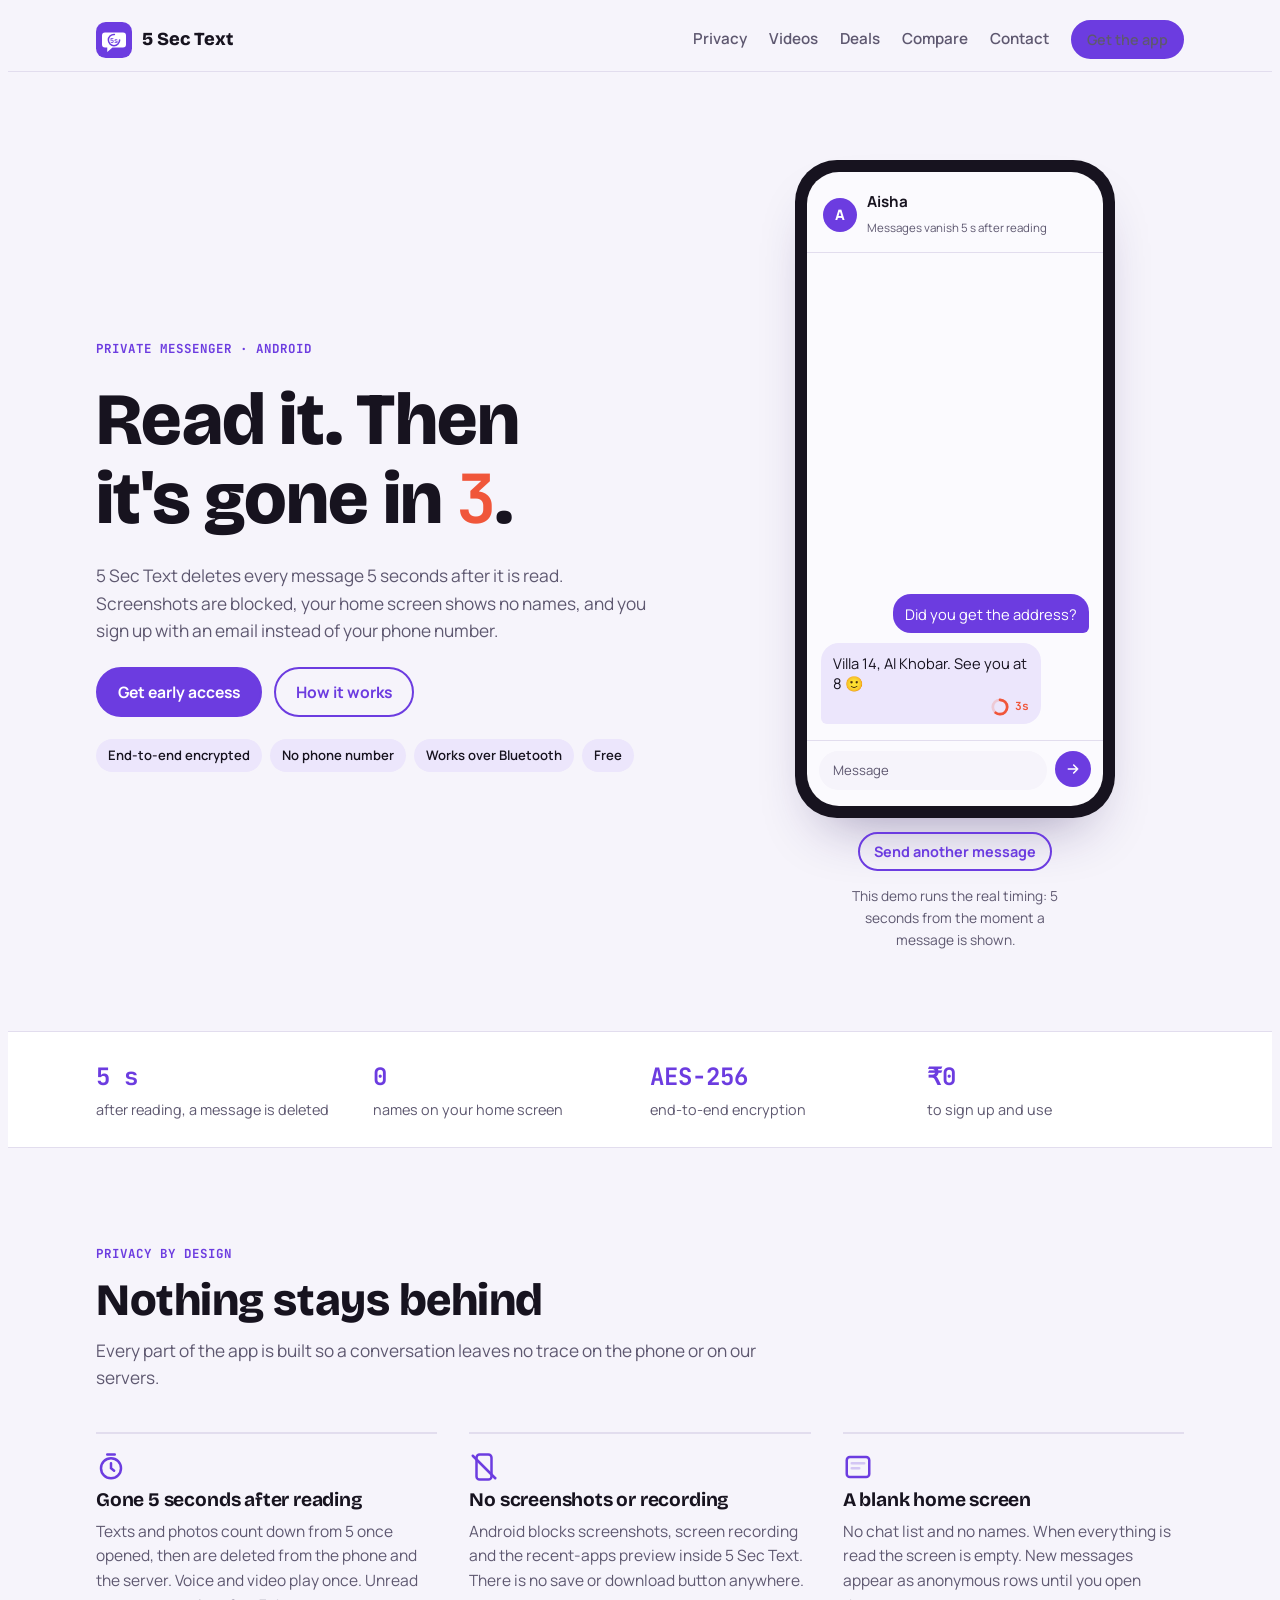
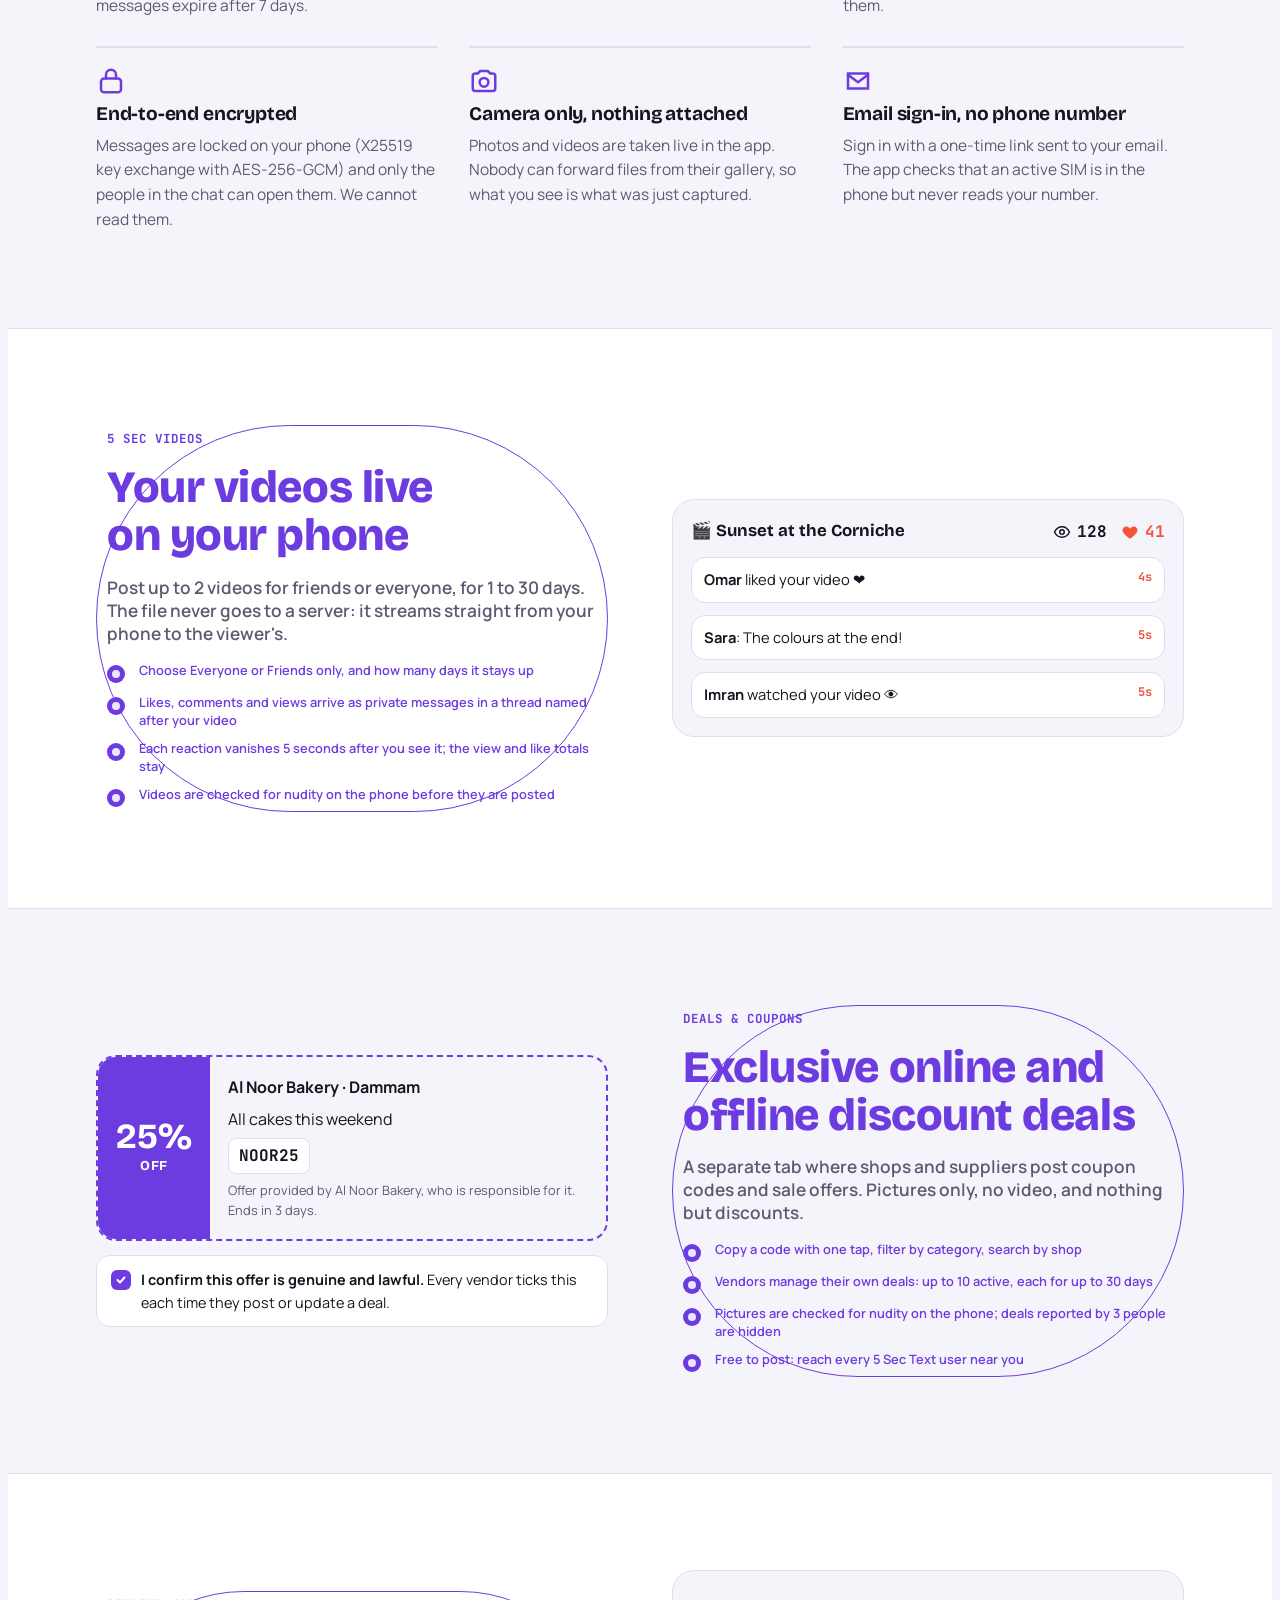
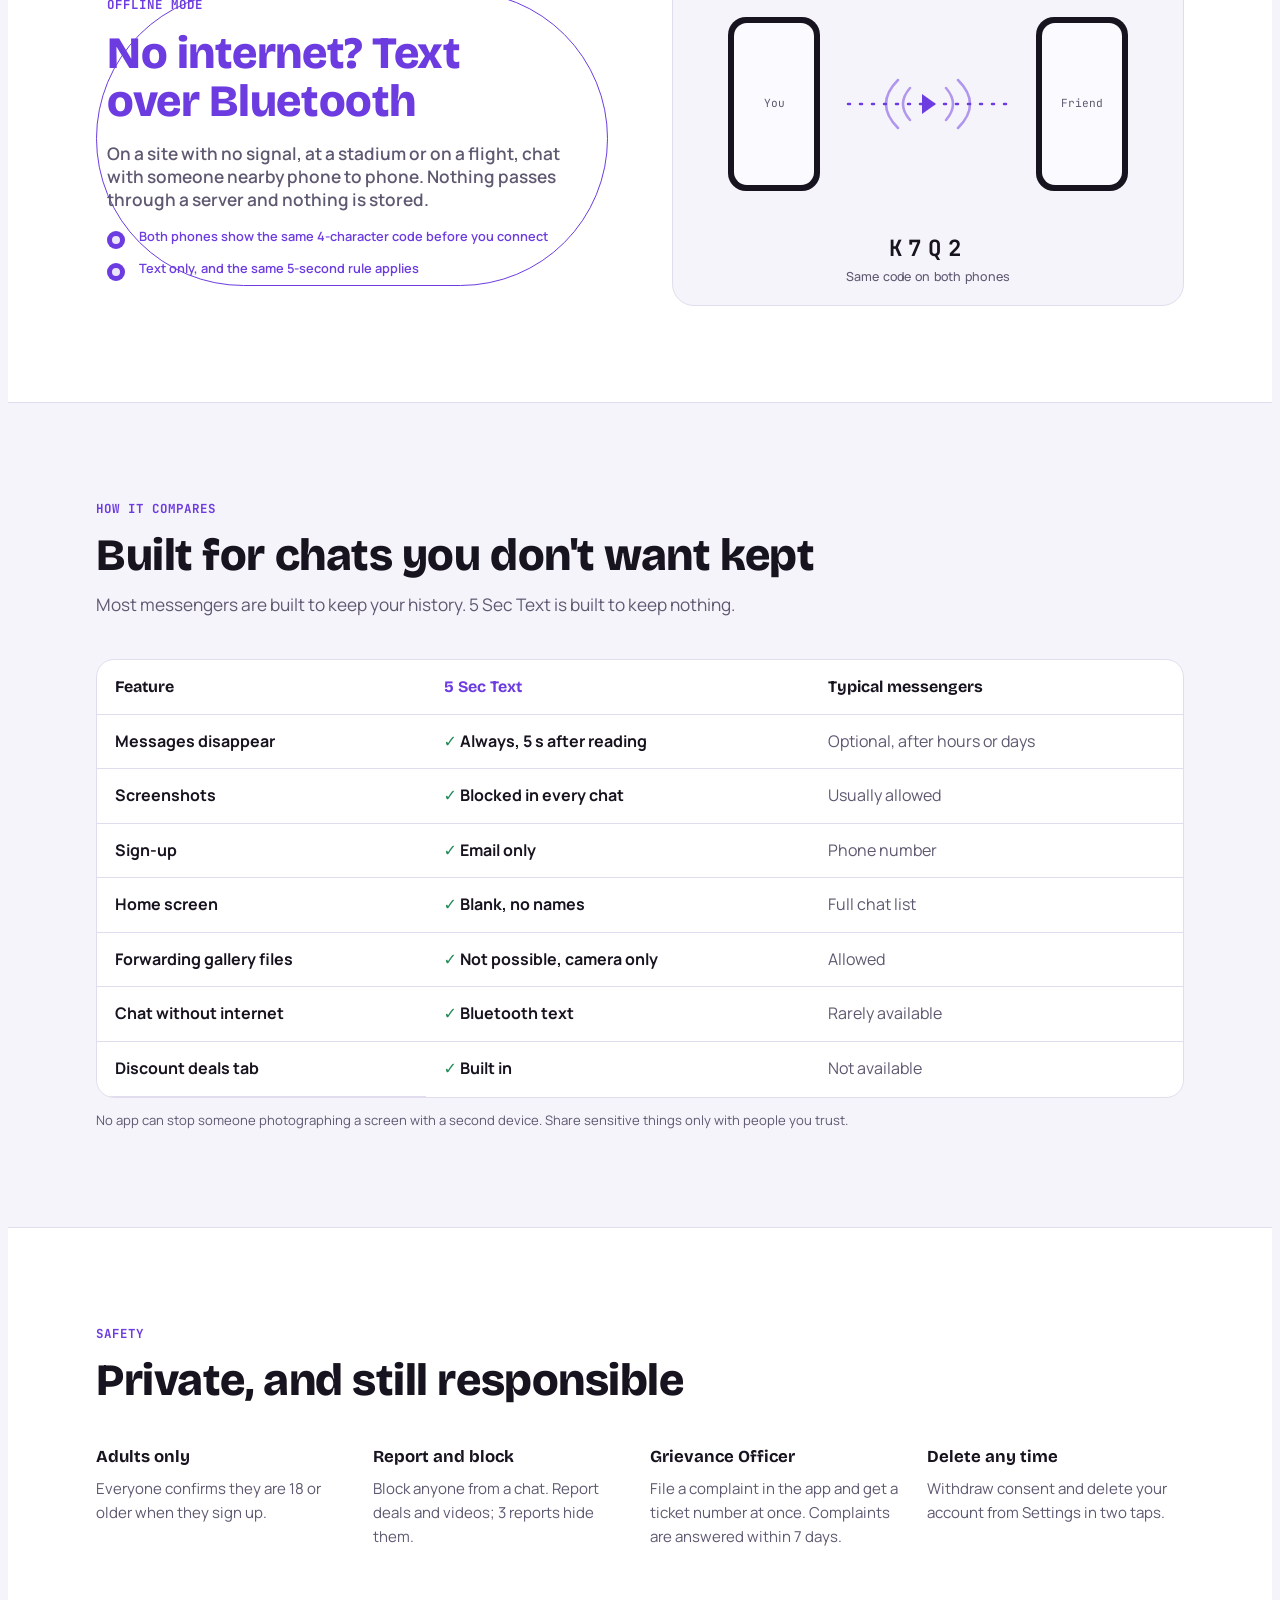
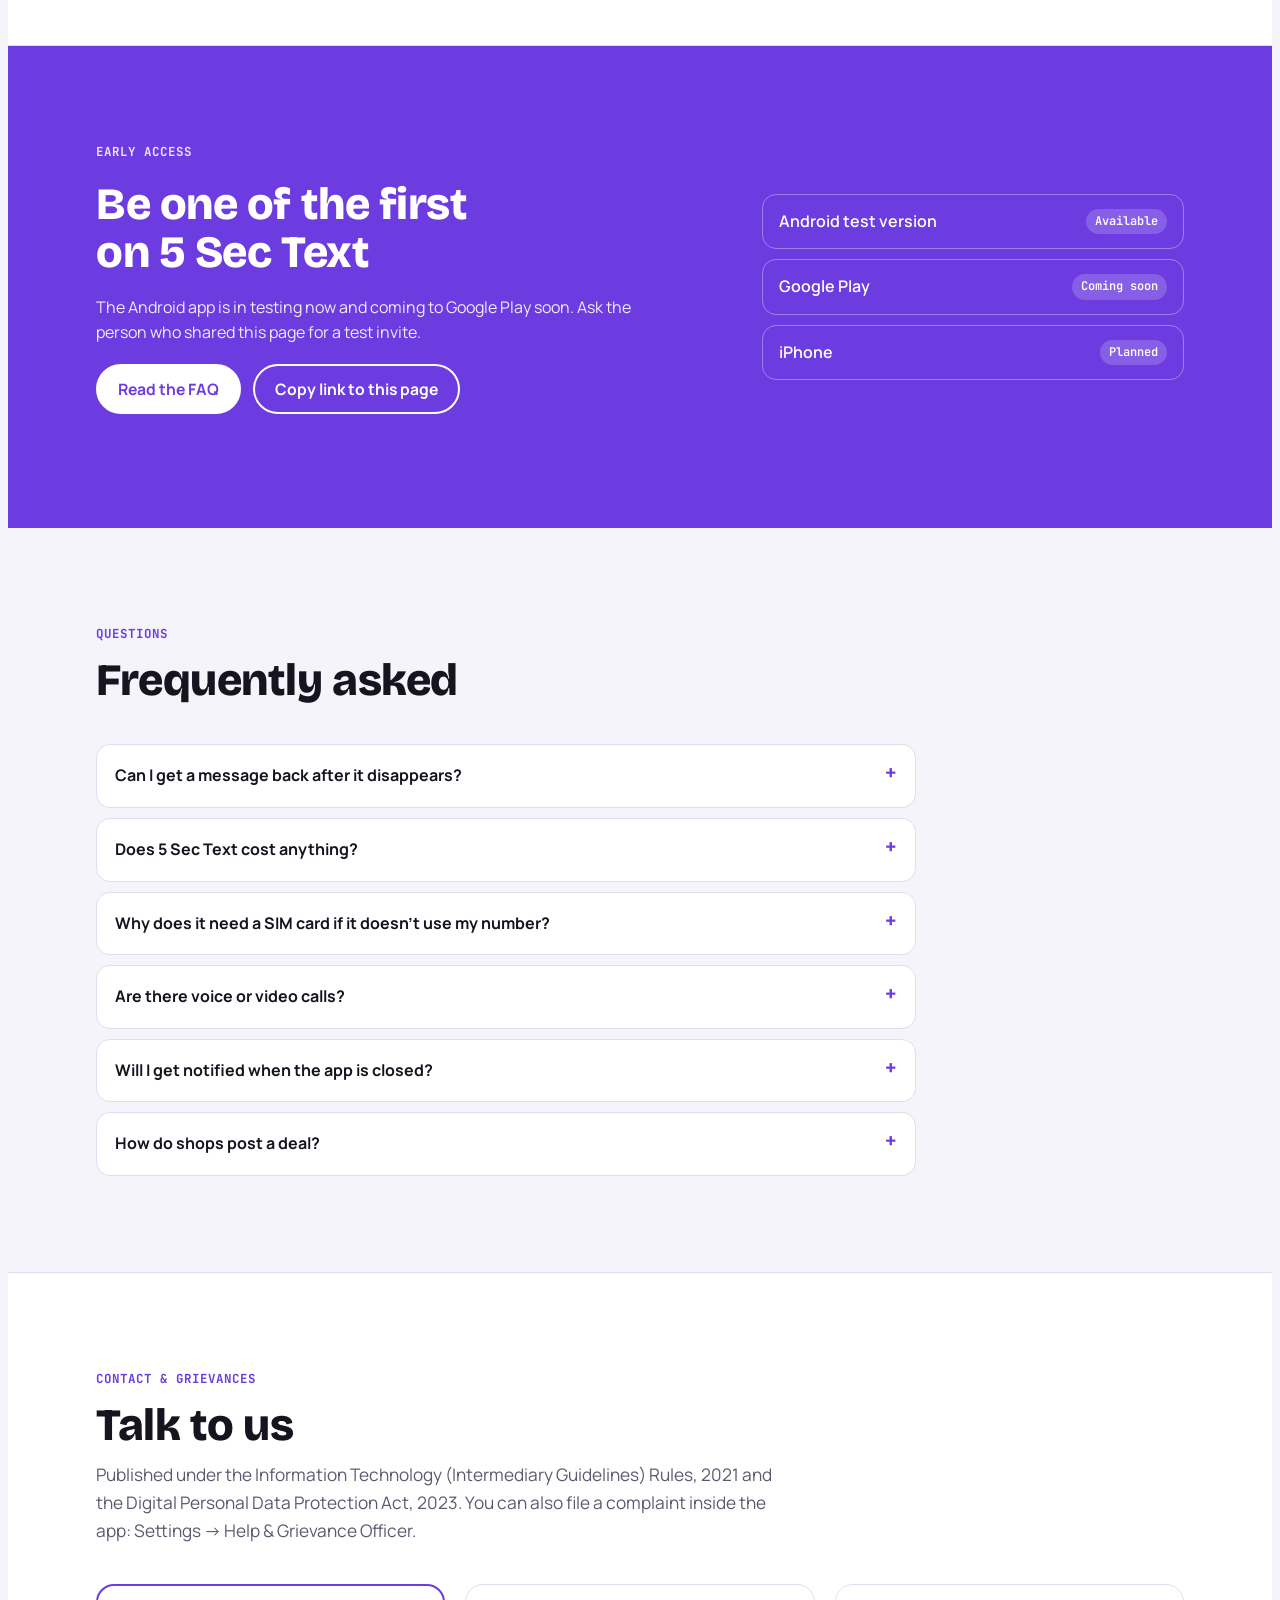
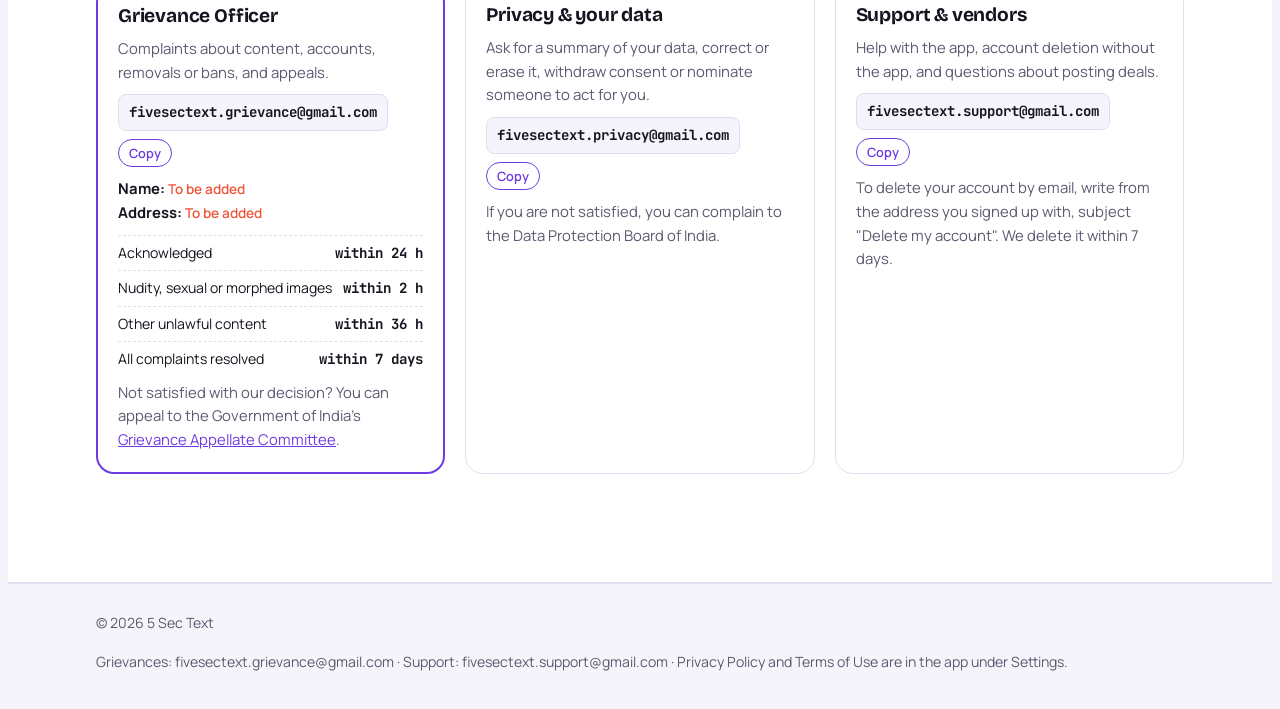
==== index.html @ d6b1047c "Update fmt.Println message from 'Hello' to 'Goodbye'" ====
<!doctype html>
<html lang="en">
<head>
<meta charset="utf-8">
<meta name="viewport" content="width=device-width, initial-scale=1, viewport-fit=cover">
<title>5 Sec Text</title>
<meta name="claude:viewport-fit-sides" content="cover">
<meta name="description" content="5 Sec Text: the private messenger where every message disappears 5 seconds after it is read.">
<link rel="preconnect" href="https://fonts.googleapis.com">
<link rel="preconnect" href="https://fonts.gstatic.com" crossorigin>
<link rel="stylesheet" href="https://fonts.googleapis.com/css2?family=Bricolage+Grotesque:opsz,wght@12..96,500;12..96,700;12..96,800&family=Manrope:wght@400;500;600;700&family=JetBrains+Mono:wght@500;700&display=swap">
<style>
/* Layout: one countdown runs the page. A live vanishing chat opens it, then plain bands explain each part of the app. */
:root {
  --paper: #F6F4FB;
  --surface: #FFFFFF;
  --ink: #17131F;
  --muted: #5E5870;
  --line: #E2DDEE;
  --brand: #6C3CE0;
  --brand-ink: #FFFFFF;
  --brand-soft: #ECE6FC;
  --tick: #F0563A;
  --phone: #17131F;
  --screen: #FBFAFE;
  --bubble-in: #ECE6FC;
  --good: #1F8A55;
  --font-display: "Bricolage Grotesque", "Segoe UI", system-ui, sans-serif;
  --font-body: "Manrope", "Segoe UI", system-ui, -apple-system, sans-serif;
  --font-mono: "JetBrains Mono", ui-monospace, "SFMono-Regular", Consolas, monospace;
  --wrap: 1120px;
}
@media (prefers-color-scheme: dark) {
  :root:not([data-theme="light"]) {
    --paper: #0F0D15; --surface: #18151F; --ink: #EFECF7; --muted: #A69FBA; --line: #2A2537;
    --brand: #9C7BFF; --brand-ink: #120E1C; --brand-soft: #241D38; --tick: #FF7A5E;
    --phone: #050408; --screen: #14111C; --bubble-in: #2A2340; --good: #4FCB8A;
    color-scheme: dark;
  }
}
:root[data-theme="dark"] {
  --paper: #0F0D15; --surface: #18151F; --ink: #EFECF7; --muted: #A69FBA; --line: #2A2537;
  --brand: #9C7BFF; --brand-ink: #120E1C; --brand-soft: #241D38; --tick: #FF7A5E;
  --phone: #050408; --screen: #14111C; --bubble-in: #2A2340; --good: #4FCB8A;
  color-scheme: dark;
}

* { box-sizing: border-box; }
body { background: var(--paper); color: var(--ink); font-family: var(--font-body); font-size: 16px; line-height: 1.6; }
a { color: var(--brand); }
:focus-visible { outline: 3px solid var(--brand); outline-offset: 3px; border-radius: 6px; }
.wrap { max-width: var(--wrap); margin: 0 auto; padding-left: max(16px, env(safe-area-inset-left, 0px)); padding-right: max(16px, env(safe-area-inset-right, 0px)); }
h1, h2, h3 { font-family: var(--font-display); line-height: 1.08; text-wrap: balance; margin: 0; letter-spacing: -0.01em; }
h2 { font-size: clamp(1.9rem, 4vw, 2.8rem); font-weight: 800; }
h3 { font-size: 1.2rem; font-weight: 700; }
p { margin: 0; }
.eyebrow { font-family: var(--font-mono); font-size: 0.78rem; letter-spacing: 0.08em; text-transform: uppercase; color: var(--brand); font-weight: 700; }
.lede { color: var(--muted); font-size: 1.08rem; max-width: 62ch; }
section { padding-block: clamp(56px, 8vw, 96px); }
.section-head { display: grid; gap: 12px; margin-bottom: 40px; max-width: 760px; }

/* ---------- top bar ---------- */
body::before { content: ""; position: fixed; inset: 0 0 auto; height: env(safe-area-inset-top, 0px); z-index: 10; background: var(--paper); }
.topbar { position: sticky; top: env(safe-area-inset-top, 0px); z-index: 9; background: color-mix(in srgb, var(--paper) 88%, transparent); backdrop-filter: blur(10px); border-bottom: 1px solid var(--line); }
.topbar .wrap { display: flex; align-items: center; justify-content: space-between; gap: 16px; padding-block: 12px; }
.brand { display: flex; align-items: center; gap: 10px; text-decoration: none; color: var(--ink); font-family: var(--font-display); font-weight: 800; font-size: 1.15rem; }
.logo { width: 36px; height: 36px; flex: none; }
.nav { display: flex; gap: 22px; align-items: center; }
.nav a { color: var(--muted); text-decoration: none; font-weight: 600; font-size: 0.95rem; }
.nav a:hover { color: var(--ink); }
.btn { display: inline-flex; align-items: center; justify-content: center; gap: 8px; font: 700 0.98rem var(--font-body); padding: 12px 20px; border-radius: 999px; border: 2px solid var(--brand); background: var(--brand); color: var(--brand-ink); text-decoration: none; cursor: pointer; }
.btn.ghost { background: transparent; color: var(--brand); }
.btn.small { padding: 8px 14px; font-size: 0.9rem; }
@media (max-width: 760px) { .nav .hide-sm { display: none; } }

/* ---------- hero ---------- */
.hero .wrap { display: grid; grid-template-columns: 1.1fr 0.9fr; gap: clamp(32px, 6vw, 72px); align-items: center; padding-block: clamp(40px, 7vw, 88px) clamp(48px, 7vw, 80px); }
.hero-copy { display: grid; gap: 22px; min-width: 0; }
.hero h1 { font-size: clamp(2.6rem, 6.4vw, 4.6rem); font-weight: 800; }
.hero h1 .count { font-family: var(--font-mono); color: var(--tick); font-weight: 700; font-size: 0.92em; letter-spacing: -0.04em; }
.hero-actions { display: flex; flex-wrap: wrap; gap: 12px; align-items: center; }
.hero-note { font-size: 0.88rem; color: var(--muted); }
.pills { display: flex; flex-wrap: wrap; gap: 8px; }
.pill { font-size: 0.82rem; font-weight: 600; padding: 6px 12px; border-radius: 999px; background: var(--brand-soft); color: var(--ink); }

/* phone demo */
.phone-col { display: grid; justify-items: center; gap: 14px; min-width: 0; }
.phone { width: min(320px, 100%); aspect-ratio: 9 / 18.5; background: var(--phone); border-radius: 42px; padding: 12px; box-shadow: 0 30px 60px -30px rgba(40, 20, 90, 0.45); max-width: 100%; }
.screen { height: 100%; background: var(--screen); border-radius: 32px; overflow: hidden; display: flex; flex-direction: column; }
.screen-top { display: flex; align-items: center; gap: 10px; padding: 18px 16px 12px; border-bottom: 1px solid var(--line); }
.avatar { width: 34px; height: 34px; border-radius: 50%; background: var(--brand); color: var(--brand-ink); display: grid; place-items: center; font-weight: 800; font-size: 0.9rem; }
.screen-top b { font-size: 0.95rem; display: block; }
.screen-top small { color: var(--muted); font-size: 0.72rem; }
.chat { flex: 1; padding: 16px 14px; display: flex; flex-direction: column; justify-content: flex-end; gap: 10px; }
.bubble { max-width: 82%; padding: 10px 12px 8px; border-radius: 18px; font-size: 0.92rem; line-height: 1.4; transition: opacity 0.6s ease, filter 0.6s ease, transform 0.6s ease; }
.bubble.in { background: var(--bubble-in); align-self: flex-start; border-bottom-left-radius: 6px; }
.bubble.out { background: var(--brand); color: var(--brand-ink); align-self: flex-end; border-bottom-right-radius: 6px; }
.bubble .meta { display: flex; align-items: center; gap: 6px; justify-content: flex-end; margin-top: 4px; font-family: var(--font-mono); font-size: 0.7rem; font-weight: 700; }
.bubble.in .meta { color: var(--tick); }
.ring { width: 18px; height: 18px; transform: rotate(-90deg); }
.ring circle { fill: none; stroke-width: 3; }
.ring .bg { stroke: currentColor; opacity: 0.2; }
.ring .fg { stroke: currentColor; stroke-linecap: round; transition: stroke-dashoffset 0.25s linear; }
.bubble.gone { opacity: 0; filter: blur(6px); transform: scale(0.96) translateY(-6px); }
.compose { display: flex; gap: 8px; padding: 10px 12px 16px; border-top: 1px solid var(--line); }
.compose span { flex: 1; background: var(--paper); color: var(--muted); border-radius: 999px; padding: 9px 14px; font-size: 0.82rem; }
.compose i { width: 36px; height: 36px; border-radius: 50%; background: var(--brand); display: grid; place-items: center; }
.demo-caption { font-size: 0.86rem; color: var(--muted); text-align: center; max-width: 30ch; }
@media (max-width: 860px) { .hero .wrap { grid-template-columns: 1fr; } .phone { width: min(290px, 100%); } }

/* ---------- strip ---------- */
.strip { border-block: 1px solid var(--line); background: var(--surface); }
.strip .wrap { display: grid; grid-template-columns: repeat(4, 1fr); gap: 20px; padding-block: 26px; }
.stat { display: grid; gap: 2px; }
.stat b { font-family: var(--font-mono); font-size: 1.5rem; color: var(--brand); font-variant-numeric: tabular-nums; }
.stat span { font-size: 0.9rem; color: var(--muted); }
@media (max-width: 760px) { .strip .wrap { grid-template-columns: repeat(2, 1fr); } }

/* ---------- privacy grid ---------- */
.grid { display: grid; grid-template-columns: repeat(3, 1fr); gap: 28px 32px; }
.feature { display: grid; gap: 8px; align-content: start; padding-top: 18px; border-top: 2px solid var(--line); }
.feature .ico { width: 30px; height: 30px; color: var(--brand); }
.feature p { color: var(--muted); font-size: 0.97rem; }
@media (max-width: 900px) { .grid { grid-template-columns: repeat(2, 1fr); } }
@media (max-width: 560px) { .grid { grid-template-columns: 1fr; } }

/* ---------- split bands (videos, deals, bluetooth) ---------- */
.band { background: var(--surface); border-block: 1px solid var(--line); }
.split { display: grid; grid-template-columns: 1fr 1fr; gap: clamp(28px, 5vw, 64px); align-items: center; }
.split > * { min-width: 0; }
.split .copy { display: grid; gap: 16px; }
.checks { list-style: none; padding: 0; margin: 0; display: grid; gap: 10px; }
.checks li { display: grid; grid-template-columns: 22px 1fr; gap: 10px; align-items: start; }
.checks li::before { content: ""; width: 18px; height: 18px; margin-top: 4px; border-radius: 50%; background: var(--brand-soft); box-shadow: inset 0 0 0 5px var(--brand); }
@media (max-width: 860px) { .split { grid-template-columns: 1fr; } .split.flip .visual { order: 2; } }

/* video thread mock */
.mock { background: var(--paper); border: 1px solid var(--line); border-radius: 22px; padding: 18px; display: grid; gap: 12px; }
.thread-head { display: flex; align-items: center; justify-content: space-between; gap: 10px; flex-wrap: wrap; }
.thread-head b { font-family: var(--font-display); font-size: 1.05rem; }
.counters { display: flex; gap: 14px; font-family: var(--font-mono); font-weight: 700; font-variant-numeric: tabular-nums; }
.counters span { display: inline-flex; align-items: center; gap: 6px; }
.counters svg { width: 18px; height: 18px; }
.rx { display: flex; justify-content: space-between; gap: 10px; background: var(--surface); border: 1px solid var(--line); border-radius: 14px; padding: 10px 12px; font-size: 0.92rem; }
.rx em { font-style: normal; font-family: var(--font-mono); font-size: 0.75rem; color: var(--tick); font-weight: 700; white-space: nowrap; }

/* coupon */
.coupon { background: var(--paper); border: 2px dashed var(--brand); border-radius: 20px; display: grid; grid-template-columns: auto 1fr; overflow: hidden; }
.coupon .off { background: var(--brand); color: var(--brand-ink); padding: 22px 18px; display: grid; place-content: center; text-align: center; font-family: var(--font-display); }
.coupon .off b { font-size: 2.2rem; line-height: 1; }
.coupon .off span { font-size: 0.85rem; font-weight: 700; letter-spacing: 0.06em; }
.coupon .info { padding: 18px; display: grid; gap: 6px; min-width: 0; }
.coupon code { font-family: var(--font-mono); font-weight: 700; background: var(--surface); border: 1px solid var(--line); padding: 4px 10px; border-radius: 8px; justify-self: start; }
.coupon small { color: var(--muted); font-size: 0.8rem; }
.coupon-stack { display: grid; gap: 14px; }
.confirm { display: flex; gap: 10px; align-items: flex-start; font-size: 0.9rem; background: var(--surface); border: 1px solid var(--line); border-radius: 14px; padding: 12px 14px; }
.confirm .box { width: 20px; height: 20px; flex: none; border-radius: 6px; background: var(--brand); display: grid; place-items: center; margin-top: 2px; }

/* bluetooth */
.bt { display: flex; align-items: center; justify-content: center; gap: 18px; padding: 28px 10px; }
.mini { width: 92px; aspect-ratio: 9 / 17; background: var(--phone); border-radius: 18px; padding: 6px; flex: none; }
.mini div { height: 100%; background: var(--screen); border-radius: 13px; display: grid; place-items: center; font-family: var(--font-mono); font-size: 0.7rem; color: var(--muted); }
.waves { flex: 1; max-width: 180px; height: 60px; color: var(--brand); }
.code-chip { text-align: center; font-family: var(--font-mono); font-weight: 700; letter-spacing: 0.3em; font-size: 1.4rem; }
.code-chip small { display: block; letter-spacing: 0.02em; font-size: 0.78rem; color: var(--muted); font-weight: 500; font-family: var(--font-body); }

/* ---------- comparison ---------- */
.table-wrap { overflow-x: auto; border: 1px solid var(--line); border-radius: 18px; background: var(--surface); }
table { width: 100%; border-collapse: collapse; min-width: 560px; }
th, td { text-align: left; padding: 14px 18px; border-bottom: 1px solid var(--line); vertical-align: top; }
tr:last-child td { border-bottom: 0; }
thead th { font-family: var(--font-display); font-size: 1rem; }
thead th.us { color: var(--brand); }
td.us { font-weight: 700; }
td.us::before { content: "✓ "; color: var(--good); }
td.them { color: var(--muted); }
.fineprint { font-size: 0.82rem; color: var(--muted); margin-top: 12px; }

/* ---------- trust ---------- */
.trust { display: grid; grid-template-columns: repeat(4, 1fr); gap: 20px; }
.trust div { display: grid; gap: 6px; align-content: start; }
.trust b { font-family: var(--font-display); font-size: 1.05rem; }
.trust p { color: var(--muted); font-size: 0.94rem; }
@media (max-width: 900px) { .trust { grid-template-columns: repeat(2, 1fr); } }
@media (max-width: 520px) { .trust { grid-template-columns: 1fr; } }

/* ---------- download ---------- */
.download { background: var(--brand); color: var(--brand-ink); }
.download .wrap { display: grid; grid-template-columns: 1.2fr 0.8fr; gap: 32px; align-items: center; }
.download h2 { color: var(--brand-ink); }
.download p { opacity: 0.9; max-width: 56ch; }
.download .btn { background: var(--brand-ink); color: var(--brand); border-color: var(--brand-ink); }
.download .btn.ghost { background: transparent; color: var(--brand-ink); }
.platforms { display: grid; gap: 10px; }
.platform { display: flex; justify-content: space-between; gap: 12px; align-items: center; border: 1px solid color-mix(in srgb, var(--brand-ink) 35%, transparent); border-radius: 14px; padding: 14px 16px; font-weight: 600; }
.platform small { font-family: var(--font-mono); font-size: 0.75rem; padding: 3px 9px; border-radius: 999px; background: color-mix(in srgb, var(--brand-ink) 18%, transparent); white-space: nowrap; }
@media (max-width: 760px) { .download .wrap { grid-template-columns: 1fr; } }

/* ---------- faq ---------- */
.faq { display: grid; gap: 10px; max-width: 820px; }
details { background: var(--surface); border: 1px solid var(--line); border-radius: 14px; padding: 4px 18px; }
summary { cursor: pointer; font-weight: 700; padding: 14px 0; list-style: none; display: flex; justify-content: space-between; gap: 12px; }
summary::-webkit-details-marker { display: none; }
summary::after { content: "+"; font-family: var(--font-mono); color: var(--brand); font-size: 1.2rem; line-height: 1; }
details[open] summary::after { content: "–"; }
details p { color: var(--muted); padding-bottom: 16px; }

/* ---------- contact ---------- */
.contacts { display: grid; grid-template-columns: repeat(3, 1fr); gap: 20px; }
.contact { background: var(--surface); border: 1px solid var(--line); border-radius: 18px; padding: 20px; display: grid; gap: 10px; align-content: start; min-width: 0; }
.contact.main { border: 2px solid var(--brand); }
.contact p { color: var(--muted); font-size: 0.93rem; }
.mail { display: flex; align-items: center; gap: 8px; flex-wrap: wrap; }
.mail code { font-family: var(--font-mono); font-size: 0.88rem; font-weight: 700; color: var(--ink); background: var(--paper); border: 1px solid var(--line); border-radius: 8px; padding: 6px 10px; overflow-wrap: anywhere; user-select: all; }
.copy { font: 600 0.8rem var(--font-body); background: transparent; color: var(--brand); border: 1px solid var(--brand); border-radius: 999px; padding: 4px 10px; cursor: pointer; }
.tbd { font-size: 0.85rem; color: var(--tick); font-weight: 600; }
.timeline { list-style: none; margin: 0; padding: 0; display: grid; gap: 6px; font-size: 0.88rem; }
.timeline li { display: flex; justify-content: space-between; gap: 10px; border-top: 1px dashed var(--line); padding-top: 6px; }
.timeline b { font-family: var(--font-mono); white-space: nowrap; }
@media (max-width: 900px) { .contacts { grid-template-columns: 1fr; } }

/* ---------- footer ---------- */
footer { border-top: 1px solid var(--line); }
footer .wrap { display: flex; flex-wrap: wrap; justify-content: space-between; gap: 16px; padding-block: 28px; color: var(--muted); font-size: 0.88rem; }

@media (prefers-reduced-motion: reduce) {
  .bubble, .ring .fg { transition: none; }
}
</style>
</head>
<body>


<header class="topbar">
  <div class="wrap">
    <a class="brand" href="#top" aria-label="5 Sec Text home">
      <svg class="logo" viewBox="0 0 48 48" aria-hidden="true">
        <rect width="48" height="48" rx="13" fill="var(--brand)"/>
        <path d="M12 14h24a4 4 0 0 1 4 4v12a4 4 0 0 1-4 4H22l-7 6v-6h-3a4 4 0 0 1-4-4V18a4 4 0 0 1 4-4z" fill="#fff"/>
        <circle cx="24" cy="24" r="7.5" fill="none" stroke="var(--brand)" stroke-width="2" stroke-dasharray="35 12" stroke-linecap="round"/>
        <text x="24" y="27.6" text-anchor="middle" font-family="JetBrains Mono, monospace" font-weight="700" font-size="9" fill="var(--brand)">5s</text>
      </svg>
      5 Sec Text
    </a>
    <nav class="nav" aria-label="Sections">
      <a class="hide-sm" href="#privacy">Privacy</a>
      <a class="hide-sm" href="#videos">Videos</a>
      <a class="hide-sm" href="#deals">Deals</a>
      <a class="hide-sm" href="#compare">Compare</a>
      <a class="hide-sm" href="#contact">Contact</a>
      <a class="btn small" href="#download">Get the app</a>
    </nav>
  </div>
</header>

<main id="top">
  <section class="hero" style="padding-block:0">
    <div class="wrap">
      <div class="hero-copy">
        <span class="eyebrow">Private messenger · Android</span>
        <h1>Read it. Then it's gone in <span class="count" id="heroCount">5</span>.</h1>
        <p class="lede">5 Sec Text deletes every message 5 seconds after it is read. Screenshots are blocked, your home screen shows no names, and you sign up with an email instead of your phone number.</p>
        <div class="hero-actions">
          <a class="btn" href="#download">Get early access</a>
          <a class="btn ghost" href="#privacy">How it works</a>
        </div>
        <div class="pills" aria-label="Highlights">
          <span class="pill">End-to-end encrypted</span>
          <span class="pill">No phone number</span>
          <span class="pill">Works over Bluetooth</span>
          <span class="pill">Free</span>
        </div>
      </div>

      <div class="phone-col">
        <div class="phone" role="img" aria-label="Demo: a chat where each received message counts down from 5 seconds and then disappears">
          <div class="screen">
            <div class="screen-top">
              <div class="avatar">A</div>
              <div><b>Aisha</b><small>Messages vanish 5 s after reading</small></div>
            </div>
            <div class="chat" id="chat">
              <div class="bubble out">Did you get the address?</div>
              <div class="bubble in" id="demoBubble">
                <span id="demoText">Villa 14, Al Khobar. See you at 8 🙂</span>
                <span class="meta"><svg class="ring" viewBox="0 0 20 20" aria-hidden="true"><circle class="bg" cx="10" cy="10" r="8"/><circle class="fg" id="ringFg" cx="10" cy="10" r="8" stroke-dasharray="50.27" stroke-dashoffset="0"/></svg><span id="demoSec">5s</span></span>
              </div>
            </div>
            <div class="compose"><span>Message</span><i aria-hidden="true"><svg width="16" height="16" viewBox="0 0 24 24" fill="none" stroke="#fff" stroke-width="2.4" stroke-linecap="round" stroke-linejoin="round"><path d="M5 12h14M13 6l6 6-6 6"/></svg></i></div>
          </div>
        </div>
        <button class="btn ghost small" id="replay" type="button">Send another message</button>
        <p class="demo-caption">This demo runs the real timing: 5 seconds from the moment a message is shown.</p>
      </div>
    </div>
  </section>

  <div class="strip">
    <div class="wrap">
      <div class="stat"><b>5 s</b><span>after reading, a message is deleted</span></div>
      <div class="stat"><b>0</b><span>names on your home screen</span></div>
      <div class="stat"><b>AES-256</b><span>end-to-end encryption</span></div>
      <div class="stat"><b>₹0</b><span>to sign up and use</span></div>
    </div>
  </div>

  <section id="privacy">
    <div class="wrap">
      <div class="section-head">
        <span class="eyebrow">Privacy by design</span>
        <h2>Nothing stays behind</h2>
        <p class="lede">Every part of the app is built so a conversation leaves no trace on the phone or on our servers.</p>
      </div>
      <div class="grid">
        <div class="feature">
          <svg class="ico" viewBox="0 0 24 24" fill="none" stroke="currentColor" stroke-width="2" stroke-linecap="round" aria-hidden="true"><circle cx="12" cy="13" r="8"/><path d="M12 9v4l2.5 2M9 2h6"/></svg>
          <h3>Gone 5 seconds after reading</h3>
          <p>Texts and photos count down from 5 once opened, then are deleted from the phone and the server. Voice and video play once. Unread messages expire after 7 days.</p>
        </div>
        <div class="feature">
          <svg class="ico" viewBox="0 0 24 24" fill="none" stroke="currentColor" stroke-width="2" stroke-linecap="round" aria-hidden="true"><rect x="6" y="2" width="12" height="20" rx="2.5"/><path d="M3 3l18 18"/></svg>
          <h3>No screenshots or recording</h3>
          <p>Android blocks screenshots, screen recording and the recent-apps preview inside 5 Sec Text. There is no save or download button anywhere.</p>
        </div>
        <div class="feature">
          <svg class="ico" viewBox="0 0 24 24" fill="none" stroke="currentColor" stroke-width="2" stroke-linecap="round" aria-hidden="true"><rect x="3" y="4" width="18" height="16" rx="2.5"/><path d="M7 9h10M7 13h6" opacity=".25"/></svg>
          <h3>A blank home screen</h3>
          <p>No chat list and no names. When everything is read the screen is empty. New messages appear as anonymous rows until you open them.</p>
        </div>
        <div class="feature">
          <svg class="ico" viewBox="0 0 24 24" fill="none" stroke="currentColor" stroke-width="2" stroke-linecap="round" aria-hidden="true"><rect x="4" y="10" width="16" height="11" rx="2.5"/><path d="M8 10V7a4 4 0 0 1 8 0v3"/></svg>
          <h3>End-to-end encrypted</h3>
          <p>Messages are locked on your phone (X25519 key exchange with AES-256-GCM) and only the people in the chat can open them. We cannot read them.</p>
        </div>
        <div class="feature">
          <svg class="ico" viewBox="0 0 24 24" fill="none" stroke="currentColor" stroke-width="2" stroke-linecap="round" aria-hidden="true"><path d="M3 8a2 2 0 0 1 2-2h2l2-2h6l2 2h2a2 2 0 0 1 2 2v10a2 2 0 0 1-2 2H5a2 2 0 0 1-2-2z"/><circle cx="12" cy="13" r="3.5"/></svg>
          <h3>Camera only, nothing attached</h3>
          <p>Photos and videos are taken live in the app. Nobody can forward files from their gallery, so what you see is what was just captured.</p>
        </div>
        <div class="feature">
          <svg class="ico" viewBox="0 0 24 24" fill="none" stroke="currentColor" stroke-width="2" stroke-linecap="round" aria-hidden="true"><path d="M4 6h16v12H4z"/><path d="M4 7l8 6 8-6"/></svg>
          <h3>Email sign-in, no phone number</h3>
          <p>Sign in with a one-time link sent to your email. The app checks that an active SIM is in the phone but never reads your number.</p>
        </div>
      </div>
    </div>
  </section>

  <section class="band" id="videos">
    <div class="wrap split">
      <div class="copy">
        <span class="eyebrow">5 Sec Videos</span>
        <h2>Your videos live on your phone</h2>
        <p class="lede">Post up to 2 videos for friends or everyone, for 1 to 30 days. The file never goes to a server: it streams straight from your phone to the viewer's.</p>
        <ul class="checks">
          <li>Choose Everyone or Friends only, and how many days it stays up</li>
          <li>Likes, comments and views arrive as private messages in a thread named after your video</li>
          <li>Each reaction vanishes 5 seconds after you see it; the view and like totals stay</li>
          <li>Videos are checked for nudity on the phone before they are posted</li>
        </ul>
      </div>
      <div class="visual">
        <div class="mock" aria-label="Example video thread on the uploader's phone">
          <div class="thread-head">
            <b>🎬 Sunset at the Corniche</b>
            <div class="counters">
              <span title="Views"><svg viewBox="0 0 24 24" fill="none" stroke="currentColor" stroke-width="2"><path d="M2 12s3.5-7 10-7 10 7 10 7-3.5 7-10 7S2 12 2 12z"/><circle cx="12" cy="12" r="3"/></svg><span id="views">128</span></span>
              <span title="Likes" style="color:var(--tick)"><svg viewBox="0 0 24 24" fill="currentColor"><path d="M12 21s-7.5-4.6-9.5-9.3C1 8 3.4 4.5 7 4.5c2 0 3.6 1.1 5 2.8 1.4-1.7 3-2.8 5-2.8 3.6 0 6 3.5 4.5 7.2C19.5 16.4 12 21 12 21z"/></svg><span id="likes">41</span></span>
            </div>
          </div>
          <div class="rx"><span><b>Omar</b> liked your video ❤</span><em>4s</em></div>
          <div class="rx"><span><b>Sara</b>: The colours at the end!</span><em>5s</em></div>
          <div class="rx"><span><b>Imran</b> watched your video 👁</span><em>5s</em></div>
        </div>
      </div>
    </div>
  </section>

  <section id="deals">
    <div class="wrap split flip">
      <div class="visual coupon-stack">
        <div class="coupon">
          <div class="off"><b>25%</b><span>OFF</span></div>
          <div class="info">
            <b>Al Noor Bakery · Dammam</b>
            <span>All cakes this weekend</span>
            <code>NOOR25</code>
            <small>Offer provided by Al Noor Bakery, who is responsible for it. Ends in 3 days.</small>
          </div>
        </div>
        <div class="confirm">
          <span class="box" aria-hidden="true"><svg width="12" height="12" viewBox="0 0 24 24" fill="none" stroke="var(--brand-ink)" stroke-width="4" stroke-linecap="round" stroke-linejoin="round"><path d="M5 12l5 5 9-10"/></svg></span>
          <span><b>I confirm this offer is genuine and lawful.</b> Every vendor ticks this each time they post or update a deal.</span>
        </div>
      </div>
      <div class="copy">
        <span class="eyebrow">Deals &amp; Coupons</span>
        <h2>Exclusive online and offline discount deals</h2>
        <p class="lede">A separate tab where shops and suppliers post coupon codes and sale offers. Pictures only, no video, and nothing but discounts.</p>
        <ul class="checks">
          <li>Copy a code with one tap, filter by category, search by shop</li>
          <li>Vendors manage their own deals: up to 10 active, each for up to 30 days</li>
          <li>Pictures are checked for nudity on the phone; deals reported by 3 people are hidden</li>
          <li>Free to post: reach every 5 Sec Text user near you</li>
        </ul>
      </div>
    </div>
  </section>

  <section class="band" id="bluetooth">
    <div class="wrap split">
      <div class="copy">
        <span class="eyebrow">Offline mode</span>
        <h2>No internet? Text over Bluetooth</h2>
        <p class="lede">On a site with no signal, at a stadium or on a flight, chat with someone nearby phone to phone. Nothing passes through a server and nothing is stored.</p>
        <ul class="checks">
          <li>Both phones show the same 4-character code before you connect</li>
          <li>Text only, and the same 5-second rule applies</li>
        </ul>
      </div>
      <div class="visual">
        <div class="mock">
          <div class="bt" aria-label="Two phones connected over Bluetooth">
            <div class="mini"><div>You</div></div>
            <svg class="waves" viewBox="0 0 180 60" aria-hidden="true" fill="none" stroke="currentColor" stroke-width="2.5" stroke-linecap="round">
              <path d="M10 30h160" stroke-dasharray="2 10"/>
              <path d="M72 14q-14 16 0 32M60 6q-24 24 0 48" opacity=".5"/>
              <path d="M108 14q14 16 0 32M120 6q24 24 0 48" opacity=".5"/>
              <path d="M84 20l14 10-14 10V20" fill="currentColor" stroke="none"/>
            </svg>
            <div class="mini"><div>Friend</div></div>
          </div>
          <div class="code-chip">K7Q2<small>Same code on both phones</small></div>
        </div>
      </div>
    </div>
  </section>

  <section id="compare">
    <div class="wrap">
      <div class="section-head">
        <span class="eyebrow">How it compares</span>
        <h2>Built for chats you don't want kept</h2>
        <p class="lede">Most messengers are built to keep your history. 5 Sec Text is built to keep nothing.</p>
      </div>
      <div class="table-wrap">
        <table>
          <thead><tr><th scope="col">Feature</th><th scope="col" class="us">5 Sec Text</th><th scope="col">Typical messengers</th></tr></thead>
          <tbody>
            <tr><th scope="row">Messages disappear</th><td class="us">Always, 5 s after reading</td><td class="them">Optional, after hours or days</td></tr>
            <tr><th scope="row">Screenshots</th><td class="us">Blocked in every chat</td><td class="them">Usually allowed</td></tr>
            <tr><th scope="row">Sign-up</th><td class="us">Email only</td><td class="them">Phone number</td></tr>
            <tr><th scope="row">Home screen</th><td class="us">Blank, no names</td><td class="them">Full chat list</td></tr>
            <tr><th scope="row">Forwarding gallery files</th><td class="us">Not possible, camera only</td><td class="them">Allowed</td></tr>
            <tr><th scope="row">Chat without internet</th><td class="us">Bluetooth text</td><td class="them">Rarely available</td></tr>
            <tr><th scope="row">Discount deals tab</th><td class="us">Built in</td><td class="them">Not available</td></tr>
          </tbody>
        </table>
      </div>
      <p class="fineprint">No app can stop someone photographing a screen with a second device. Share sensitive things only with people you trust.</p>
    </div>
  </section>

  <section class="band" id="trust">
    <div class="wrap">
      <div class="section-head">
        <span class="eyebrow">Safety</span>
        <h2>Private, and still responsible</h2>
      </div>
      <div class="trust">
        <div><b>Adults only</b><p>Everyone confirms they are 18 or older when they sign up.</p></div>
        <div><b>Report and block</b><p>Block anyone from a chat. Report deals and videos; 3 reports hide them.</p></div>
        <div><b>Grievance Officer</b><p>File a complaint in the app and get a ticket number at once. Complaints are answered within 7 days.</p></div>
        <div><b>Delete any time</b><p>Withdraw consent and delete your account from Settings in two taps.</p></div>
      </div>
    </div>
  </section>

  <section class="download" id="download">
    <div class="wrap">
      <div style="display:grid;gap:18px">
        <span class="eyebrow" style="color:var(--brand-ink);opacity:.85">Early access</span>
        <h2>Be one of the first on 5 Sec Text</h2>
        <p>The Android app is in testing now and coming to Google Play soon. Ask the person who shared this page for a test invite.</p>
        <div class="hero-actions">
          <a class="btn" href="#faq">Read the FAQ</a>
          <button class="btn ghost" type="button" id="shareBtn">Copy link to this page</button>
        </div>
        <span id="shareMsg" class="hero-note" style="color:var(--brand-ink)" aria-live="polite"></span>
      </div>
      <div class="platforms">
        <div class="platform">Android test version <small>Available</small></div>
        <div class="platform">Google Play <small>Coming soon</small></div>
        <div class="platform">iPhone <small>Planned</small></div>
      </div>
    </div>
  </section>

  <section id="faq">
    <div class="wrap">
      <div class="section-head">
        <span class="eyebrow">Questions</span>
        <h2>Frequently asked</h2>
      </div>
      <div class="faq">
        <details><summary>Can I get a message back after it disappears?</summary><p>No. Once a message has been read and its 5 seconds are up, it is deleted from both phones and from our servers. That is the point of the app.</p></details>
        <details><summary>Does 5 Sec Text cost anything?</summary><p>No. Signing up and messaging are free. Sign-in uses a one-time email link, so there are no SMS charges.</p></details>
        <details><summary>Why does it need a SIM card if it doesn't use my number?</summary><p>An active SIM helps keep out throwaway and bot accounts. The app only checks that a SIM is present; it never reads or sends your phone number.</p></details>
        <details><summary>Are there voice or video calls?</summary><p>No, by design. 5 Sec Text is for text, photos, voice notes and short videos that disappear.</p></details>
        <details><summary>Will I get notified when the app is closed?</summary><p>In this first version, alerts arrive while the app is open or running in the background. Notifications show only "New message", never names or text.</p></details>
        <details><summary>How do shops post a deal?</summary><p>Open the Deals tab, tap Post a deal, add the discount, code and an optional picture, and confirm the offer is genuine and lawful. It goes live at once and ends on the date you choose.</p></details>
      </div>
    </div>
  </section>
  <section class="band" id="contact">
    <div class="wrap">
      <div class="section-head">
        <span class="eyebrow">Contact &amp; grievances</span>
        <h2>Talk to us</h2>
        <p class="lede">Published under the Information Technology (Intermediary Guidelines) Rules, 2021 and the Digital Personal Data Protection Act, 2023. You can also file a complaint inside the app: Settings → Help &amp; Grievance Officer.</p>
      </div>
      <div class="contacts">
        <div class="contact main">
          <h3>Grievance Officer</h3>
          <p>Complaints about content, accounts, removals or bans, and appeals.</p>
          <div class="mail"><code>fivesectext.grievance@gmail.com</code><button class="copy" type="button" data-copy="fivesectext.grievance@gmail.com">Copy</button></div>
          <p><b style="color:var(--ink)">Name:</b> <span class="tbd">To be added</span><br><b style="color:var(--ink)">Address:</b> <span class="tbd">To be added</span></p>
          <ul class="timeline">
            <li><span>Acknowledged</span><b>within 24 h</b></li>
            <li><span>Nudity, sexual or morphed images</span><b>within 2 h</b></li>
            <li><span>Other unlawful content</span><b>within 36 h</b></li>
            <li><span>All complaints resolved</span><b>within 7 days</b></li>
          </ul>
          <p>Not satisfied with our decision? You can appeal to the Government of India's <a href="https://gac.gov.in" target="_blank" rel="noopener">Grievance Appellate Committee</a>.</p>
        </div>
        <div class="contact">
          <h3>Privacy &amp; your data</h3>
          <p>Ask for a summary of your data, correct or erase it, withdraw consent or nominate someone to act for you.</p>
          <div class="mail"><code>fivesectext.privacy@gmail.com</code><button class="copy" type="button" data-copy="fivesectext.privacy@gmail.com">Copy</button></div>
          <p>If you are not satisfied, you can complain to the Data Protection Board of India.</p>
        </div>
        <div class="contact">
          <h3>Support &amp; vendors</h3>
          <p>Help with the app, account deletion without the app, and questions about posting deals.</p>
          <div class="mail"><code>fivesectext.support@gmail.com</code><button class="copy" type="button" data-copy="fivesectext.support@gmail.com">Copy</button></div>
          <p>To delete your account by email, write from the address you signed up with, subject "Delete my account". We delete it within 7 days.</p>
        </div>
      </div>
      <p class="fineprint" id="copyMsg" aria-live="polite"></p>
    </div>
  </section>
</main>

<footer>
  <div class="wrap">
    <span>© 2026 5 Sec Text</span>
    <span>Grievances: fivesectext.grievance@gmail.com · Support: fivesectext.support@gmail.com · Privacy Policy and Terms of Use are in the app under Settings.</span>
  </div>
</footer>

<script>
(() => {
  const messages = [
    'Villa 14, Al Khobar. See you at 8 🙂',
    'Gate code is 4471. Delete after reading!',
    'Surprise party is Friday. Don\'t tell her 🤫',
    'Meeting moved to 10. Bring the report.',
    'Bank says the transfer went through.'
  ];
  const bubble = document.getElementById('demoBubble');
  const text = document.getElementById('demoText');
  const sec = document.getElementById('demoSec');
  const ring = document.getElementById('ringFg');
  const hero = document.getElementById('heroCount');
  const replay = document.getElementById('replay');
  const C = 50.27;
  const reduce = window.matchMedia('(prefers-reduced-motion: reduce)').matches;
  let i = 0, timer = null, restart = null;

  function show(msg) {
    clearInterval(timer); clearTimeout(restart);
    text.textContent = msg;
    bubble.classList.remove('gone');
    let left = 5.0;
    const paint = () => {
      const s = Math.max(0, Math.ceil(left));
      sec.textContent = s + 's';
      hero.textContent = s;
      ring.style.strokeDashoffset = String(C * (1 - left / 5));
    };
    paint();
    if (reduce) return; // keep the message visible, no countdown animation
    timer = setInterval(() => {
      left -= 0.25;
      paint();
      if (left <= 0) {
        clearInterval(timer);
        bubble.classList.add('gone');
        hero.textContent = '5';
        restart = setTimeout(() => { i = (i + 1) % messages.length; show(messages[i]); }, 2200);
      }
    }, 250);
  }
  replay.addEventListener('click', () => { i = (i + 1) % messages.length; show(messages[i]); });
  // start after a short pause so the first frame shows a full message
  setTimeout(() => show(messages[0]), 1200);

  const copyMsg = document.getElementById('copyMsg');
  document.querySelectorAll('[data-copy]').forEach((b) => b.addEventListener('click', () => {
    const v = b.dataset.copy;
    const done = () => { b.textContent = 'Copied'; copyMsg.textContent = v + ' copied.'; setTimeout(() => { b.textContent = 'Copy'; }, 1800); };
    if (navigator.clipboard && navigator.clipboard.writeText) {
      navigator.clipboard.writeText(v).then(done, () => { copyMsg.textContent = 'Select and copy: ' + v; });
    } else { copyMsg.textContent = 'Select and copy: ' + v; }
  }));

  const shareBtn = document.getElementById('shareBtn');
  const shareMsg = document.getElementById('shareMsg');
  shareBtn.addEventListener('click', () => {
    const url = location.href.split('#')[0];
    if (navigator.clipboard && navigator.clipboard.writeText) {
      navigator.clipboard.writeText(url).then(
        () => { shareMsg.textContent = 'Link copied.'; },
        () => { shareMsg.textContent = 'Copy this link: ' + url; }
      );
    } else {
      shareMsg.textContent = 'Copy this link: ' + url;
    }
  });
})();
</script>

</body>
</html>
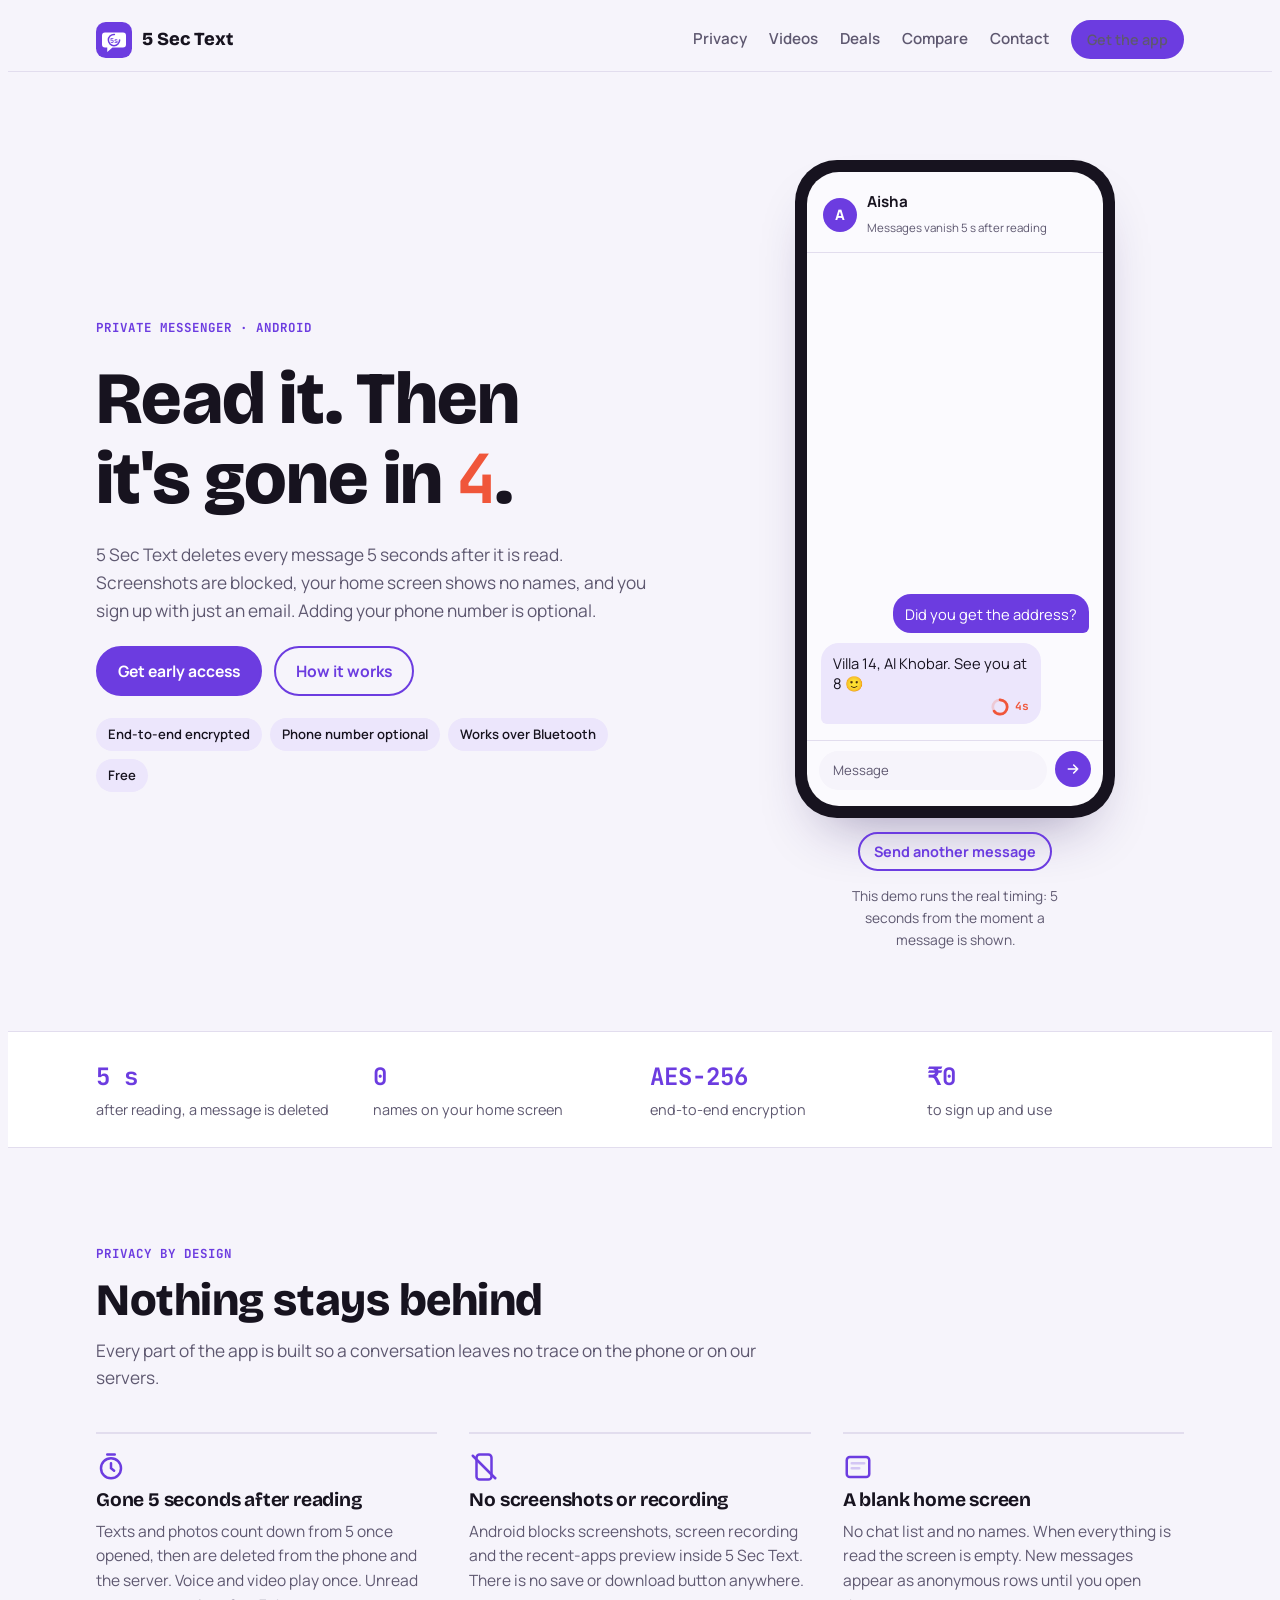
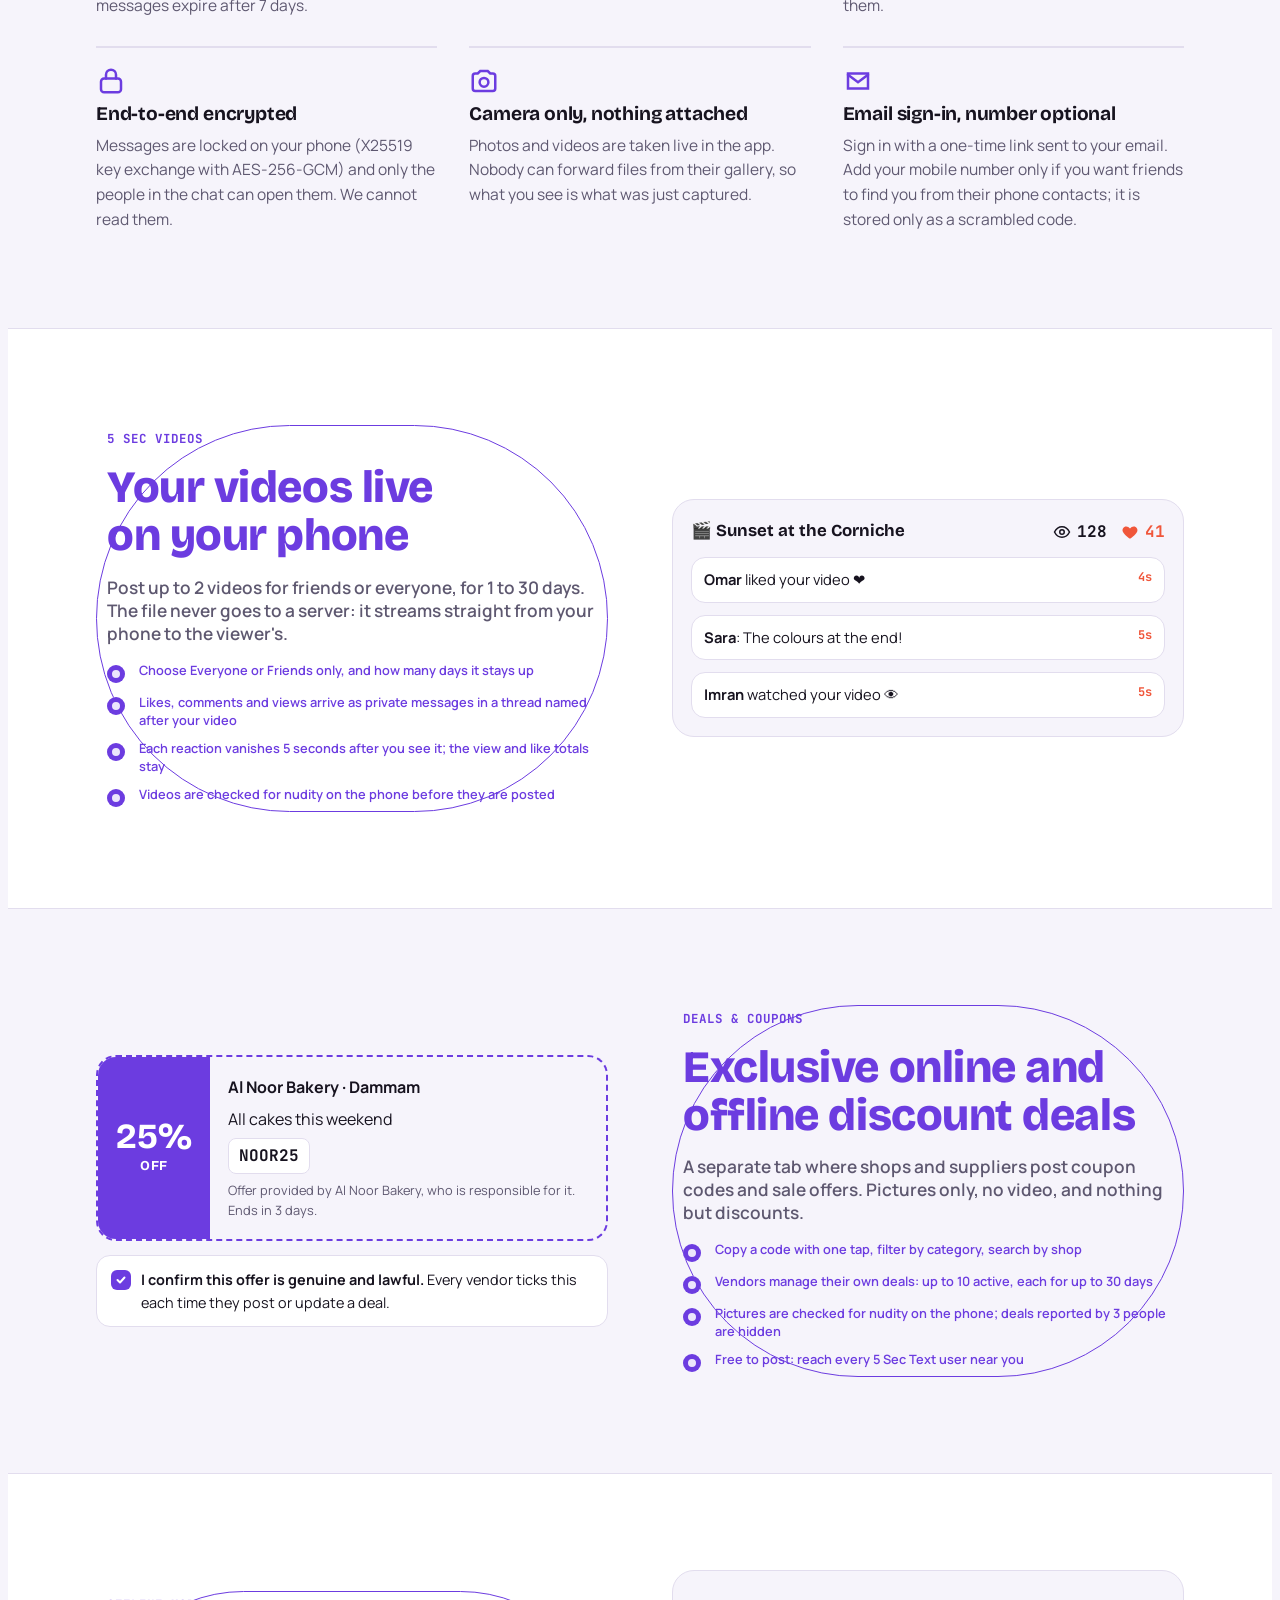
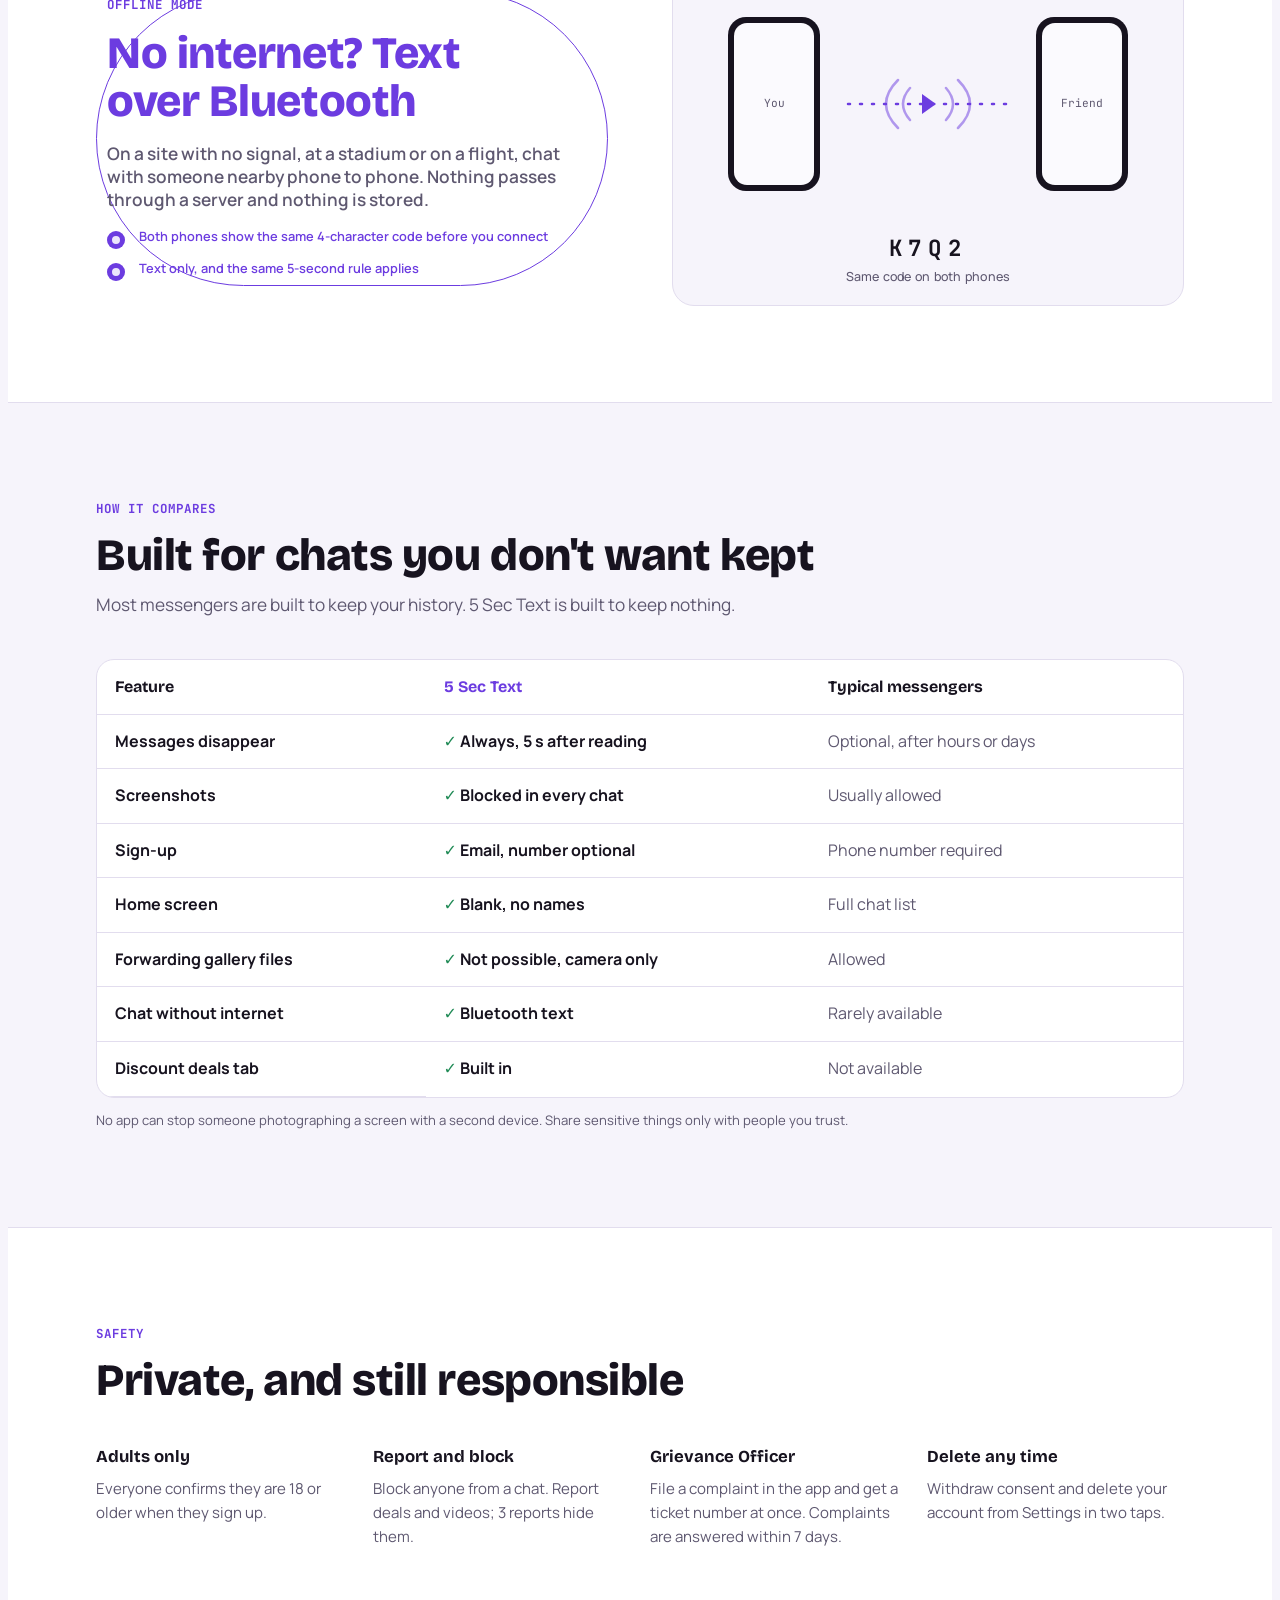
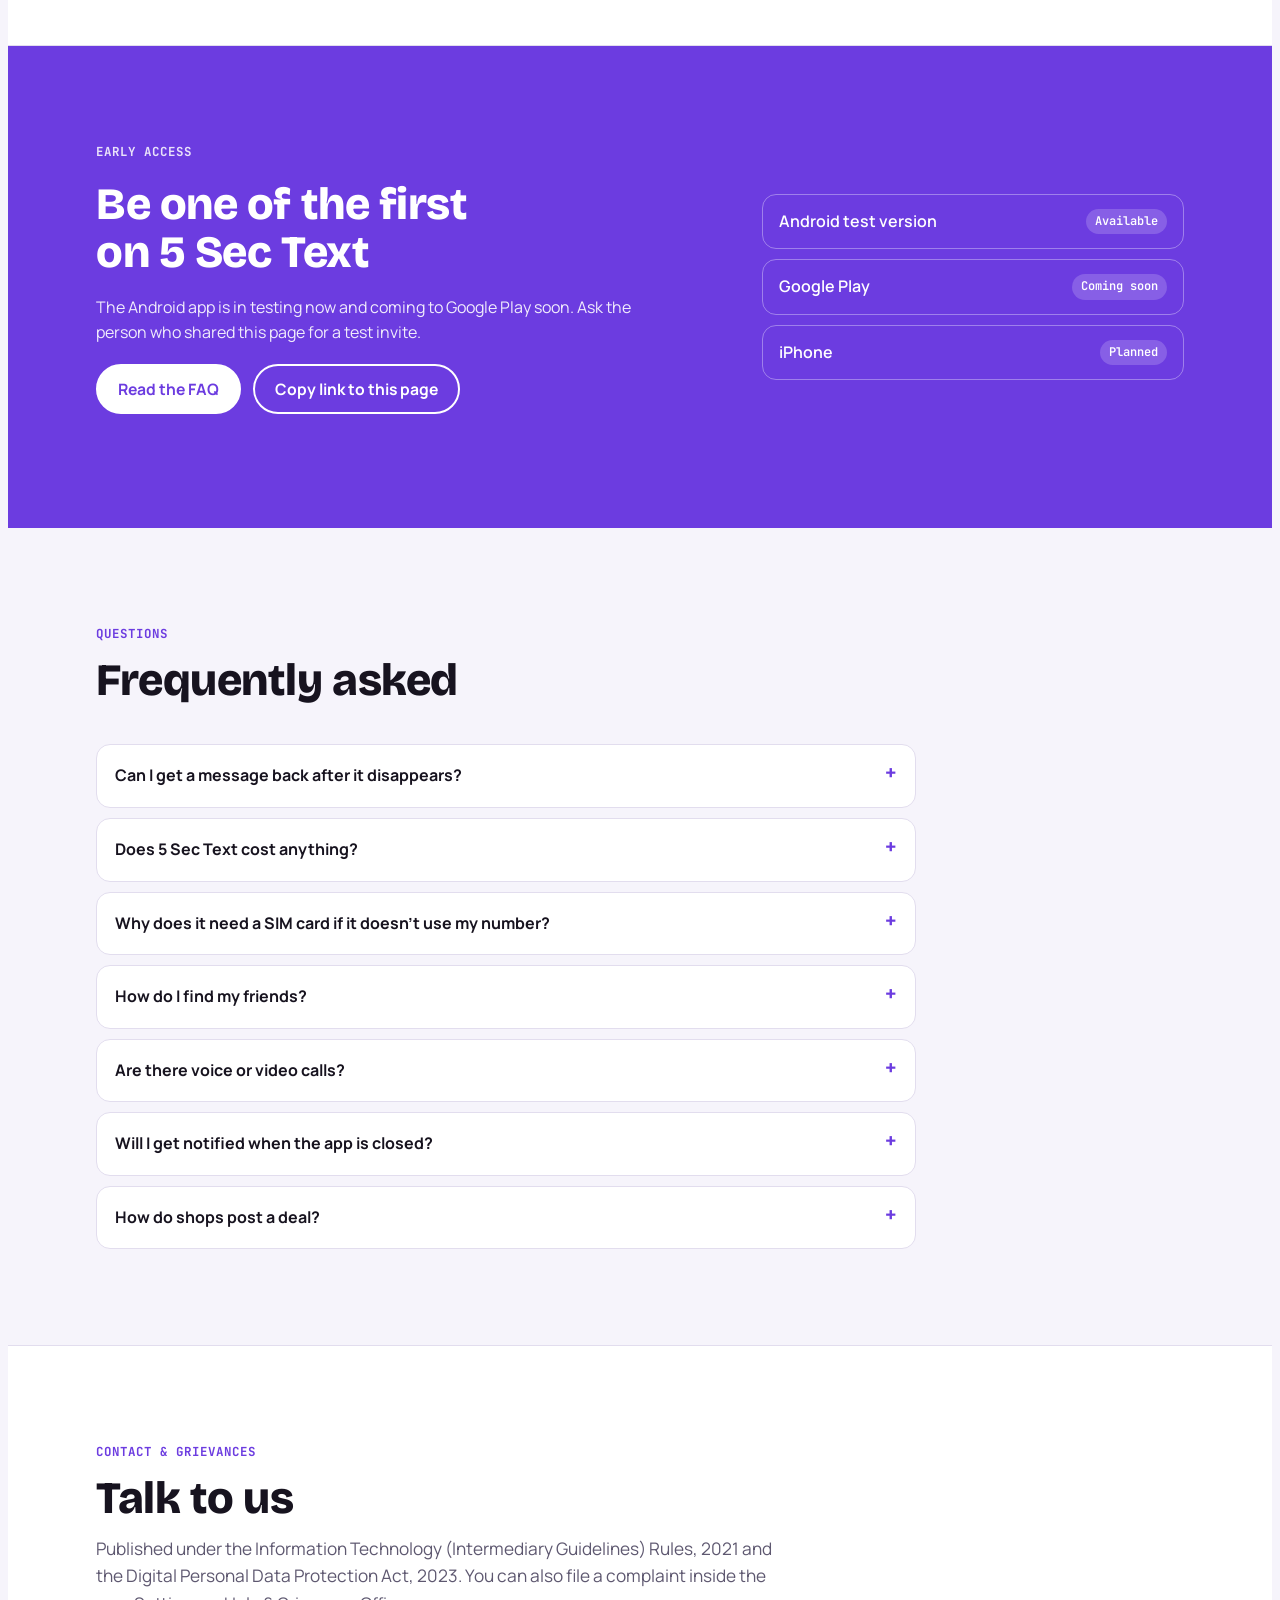
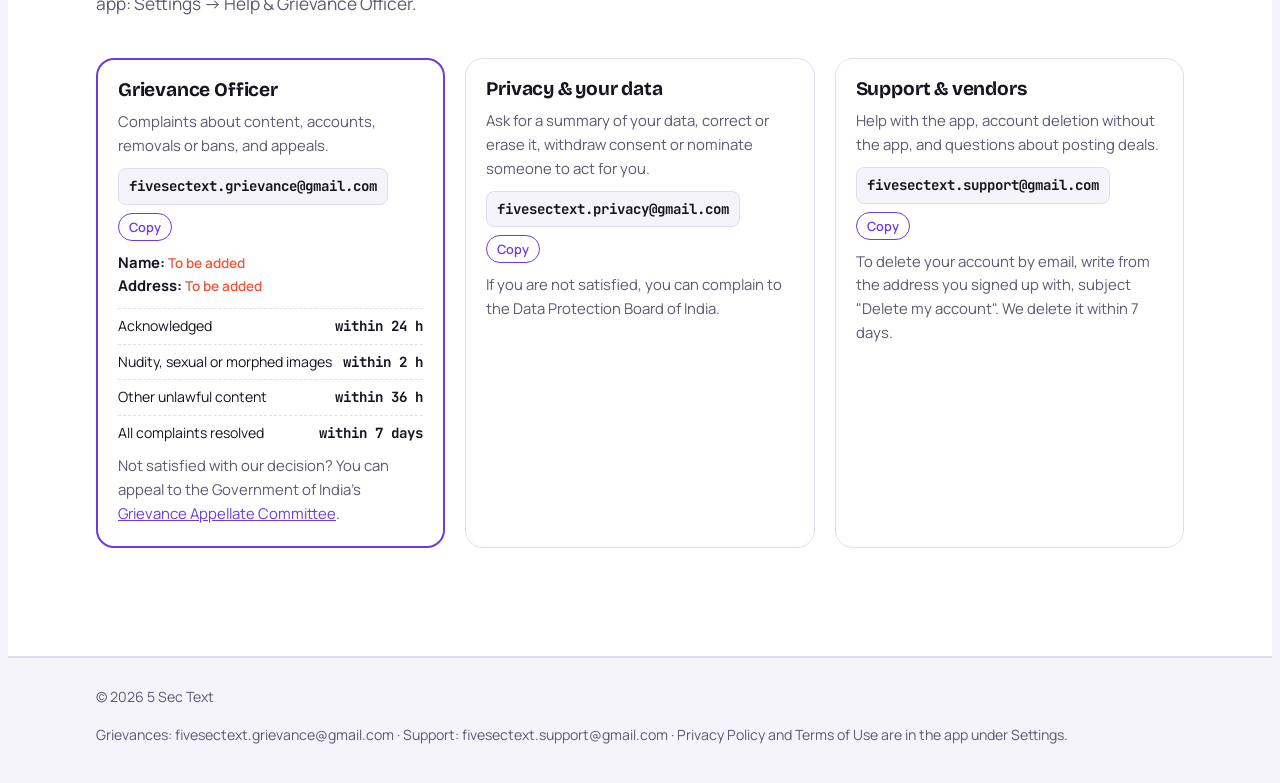
==== commit 5936f8b3: "Clarify phone number usage and sign-up process Updated the messaging and sign-up information to clar" ====
--- a/index.html
+++ b/index.html
@@ -259,14 +259,14 @@
       <div class="hero-copy">
         <span class="eyebrow">Private messenger · Android</span>
         <h1>Read it. Then it's gone in <span class="count" id="heroCount">5</span>.</h1>
-        <p class="lede">5 Sec Text deletes every message 5 seconds after it is read. Screenshots are blocked, your home screen shows no names, and you sign up with an email instead of your phone number.</p>
+        <p class="lede">5 Sec Text deletes every message 5 seconds after it is read. Screenshots are blocked, your home screen shows no names, and you sign up with just an email. Adding your phone number is optional.</p>
         <div class="hero-actions">
           <a class="btn" href="#download">Get early access</a>
           <a class="btn ghost" href="#privacy">How it works</a>
         </div>
         <div class="pills" aria-label="Highlights">
           <span class="pill">End-to-end encrypted</span>
-          <span class="pill">No phone number</span>
+          <span class="pill">Phone number optional</span>
           <span class="pill">Works over Bluetooth</span>
           <span class="pill">Free</span>
         </div>
@@ -339,8 +339,8 @@
         </div>
         <div class="feature">
           <svg class="ico" viewBox="0 0 24 24" fill="none" stroke="currentColor" stroke-width="2" stroke-linecap="round" aria-hidden="true"><path d="M4 6h16v12H4z"/><path d="M4 7l8 6 8-6"/></svg>
-          <h3>Email sign-in, no phone number</h3>
-          <p>Sign in with a one-time link sent to your email. The app checks that an active SIM is in the phone but never reads your number.</p>
+          <h3>Email sign-in, number optional</h3>
+          <p>Sign in with a one-time link sent to your email. Add your mobile number only if you want friends to find you from their phone contacts; it is stored only as a scrambled code.</p>
         </div>
       </div>
     </div>
@@ -449,7 +449,7 @@
           <tbody>
             <tr><th scope="row">Messages disappear</th><td class="us">Always, 5 s after reading</td><td class="them">Optional, after hours or days</td></tr>
             <tr><th scope="row">Screenshots</th><td class="us">Blocked in every chat</td><td class="them">Usually allowed</td></tr>
-            <tr><th scope="row">Sign-up</th><td class="us">Email only</td><td class="them">Phone number</td></tr>
+            <tr><th scope="row">Sign-up</th><td class="us">Email, number optional</td><td class="them">Phone number required</td></tr>
             <tr><th scope="row">Home screen</th><td class="us">Blank, no names</td><td class="them">Full chat list</td></tr>
             <tr><th scope="row">Forwarding gallery files</th><td class="us">Not possible, camera only</td><td class="them">Allowed</td></tr>
             <tr><th scope="row">Chat without internet</th><td class="us">Bluetooth text</td><td class="them">Rarely available</td></tr>
@@ -505,7 +505,8 @@
       <div class="faq">
         <details><summary>Can I get a message back after it disappears?</summary><p>No. Once a message has been read and its 5 seconds are up, it is deleted from both phones and from our servers. That is the point of the app.</p></details>
         <details><summary>Does 5 Sec Text cost anything?</summary><p>No. Signing up and messaging are free. Sign-in uses a one-time email link, so there are no SMS charges.</p></details>
-        <details><summary>Why does it need a SIM card if it doesn't use my number?</summary><p>An active SIM helps keep out throwaway and bot accounts. The app only checks that a SIM is present; it never reads or sends your phone number.</p></details>
+        <details><summary>Why does it need a SIM card if it doesn't use my number?</summary><p>An active SIM helps keep out throwaway and bot accounts. The app only checks that a SIM is present; it does not read your number from the SIM.</p></details>
+        <details><summary>How do I find my friends?</summary><p>Search by the name saved in your phone contacts (if you allow contacts), by their @username, or link a friend's @username to a contact yourself. Your contact list never leaves your phone; only scrambled codes of numbers are checked.</p></details>
         <details><summary>Are there voice or video calls?</summary><p>No, by design. 5 Sec Text is for text, photos, voice notes and short videos that disappear.</p></details>
         <details><summary>Will I get notified when the app is closed?</summary><p>In this first version, alerts arrive while the app is open or running in the background. Notifications show only "New message", never names or text.</p></details>
         <details><summary>How do shops post a deal?</summary><p>Open the Deals tab, tap Post a deal, add the discount, code and an optional picture, and confirm the offer is genuine and lawful. It goes live at once and ends on the date you choose.</p></details>
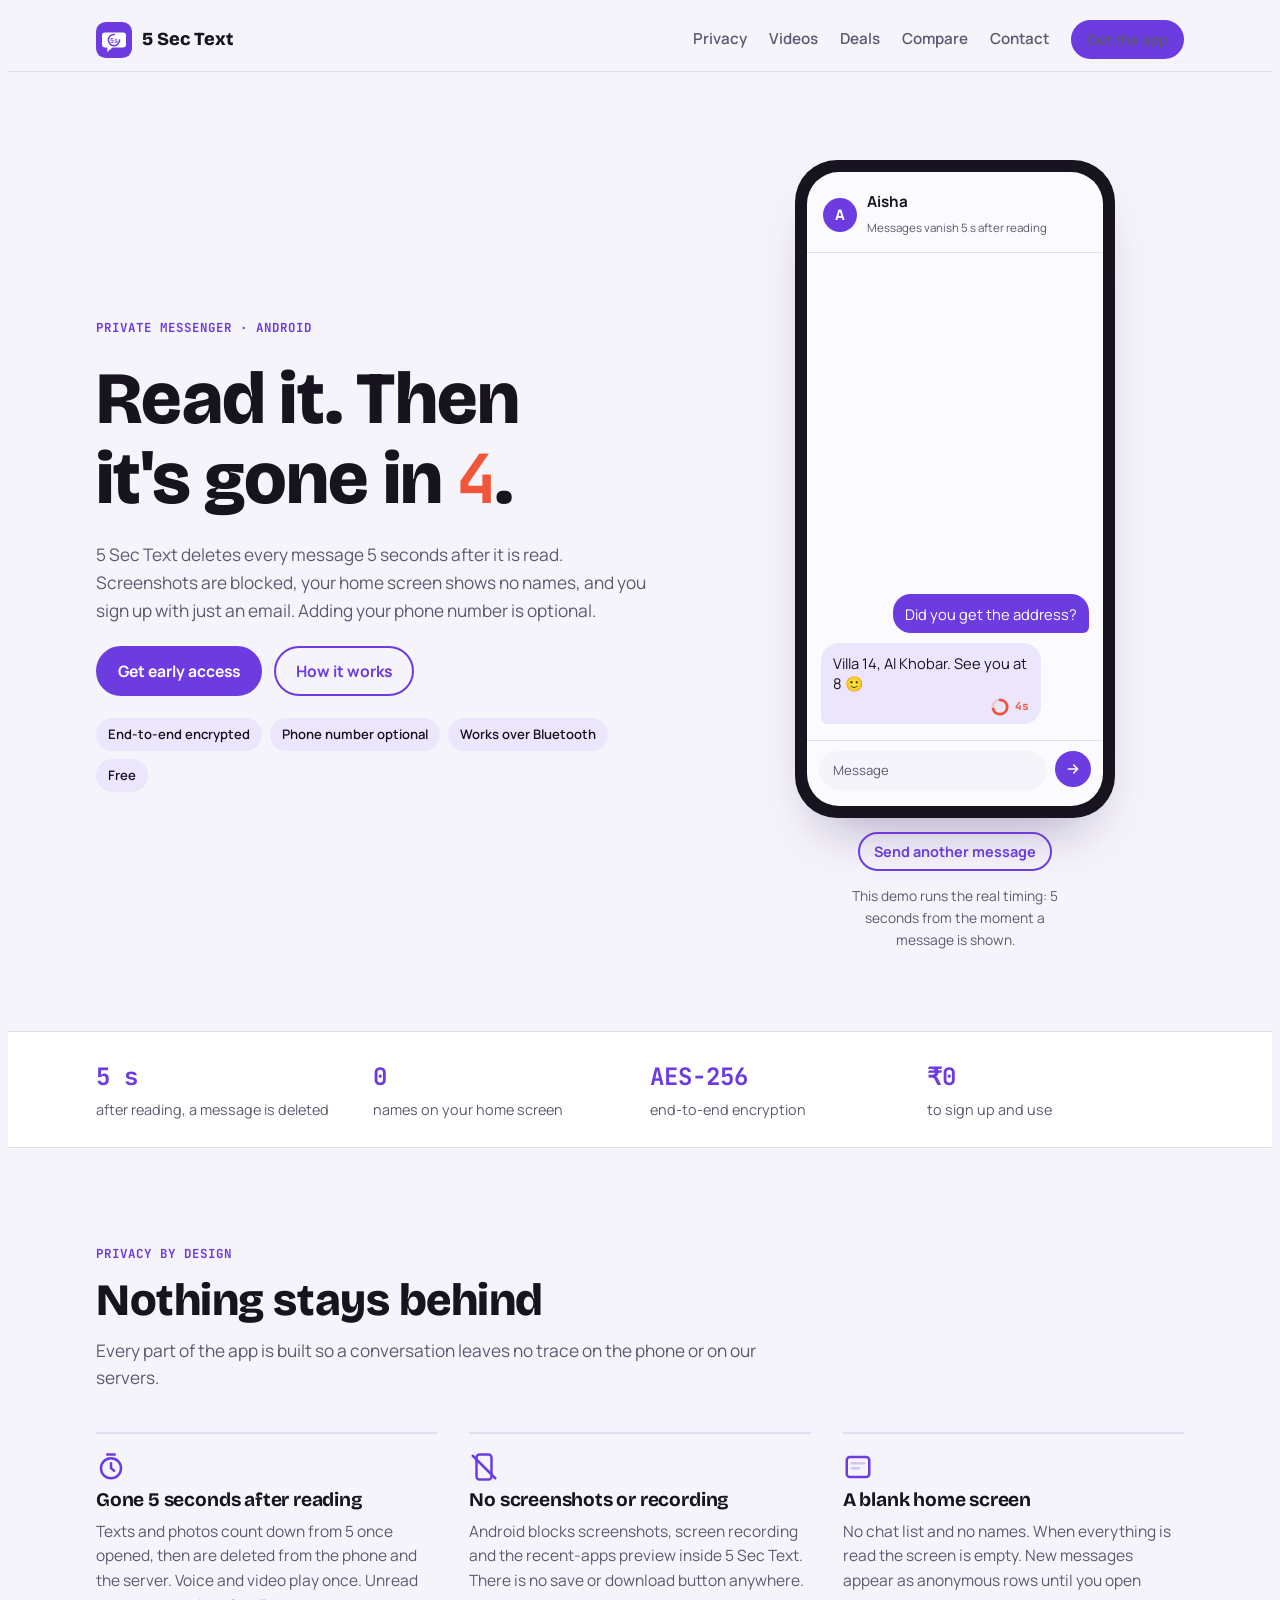
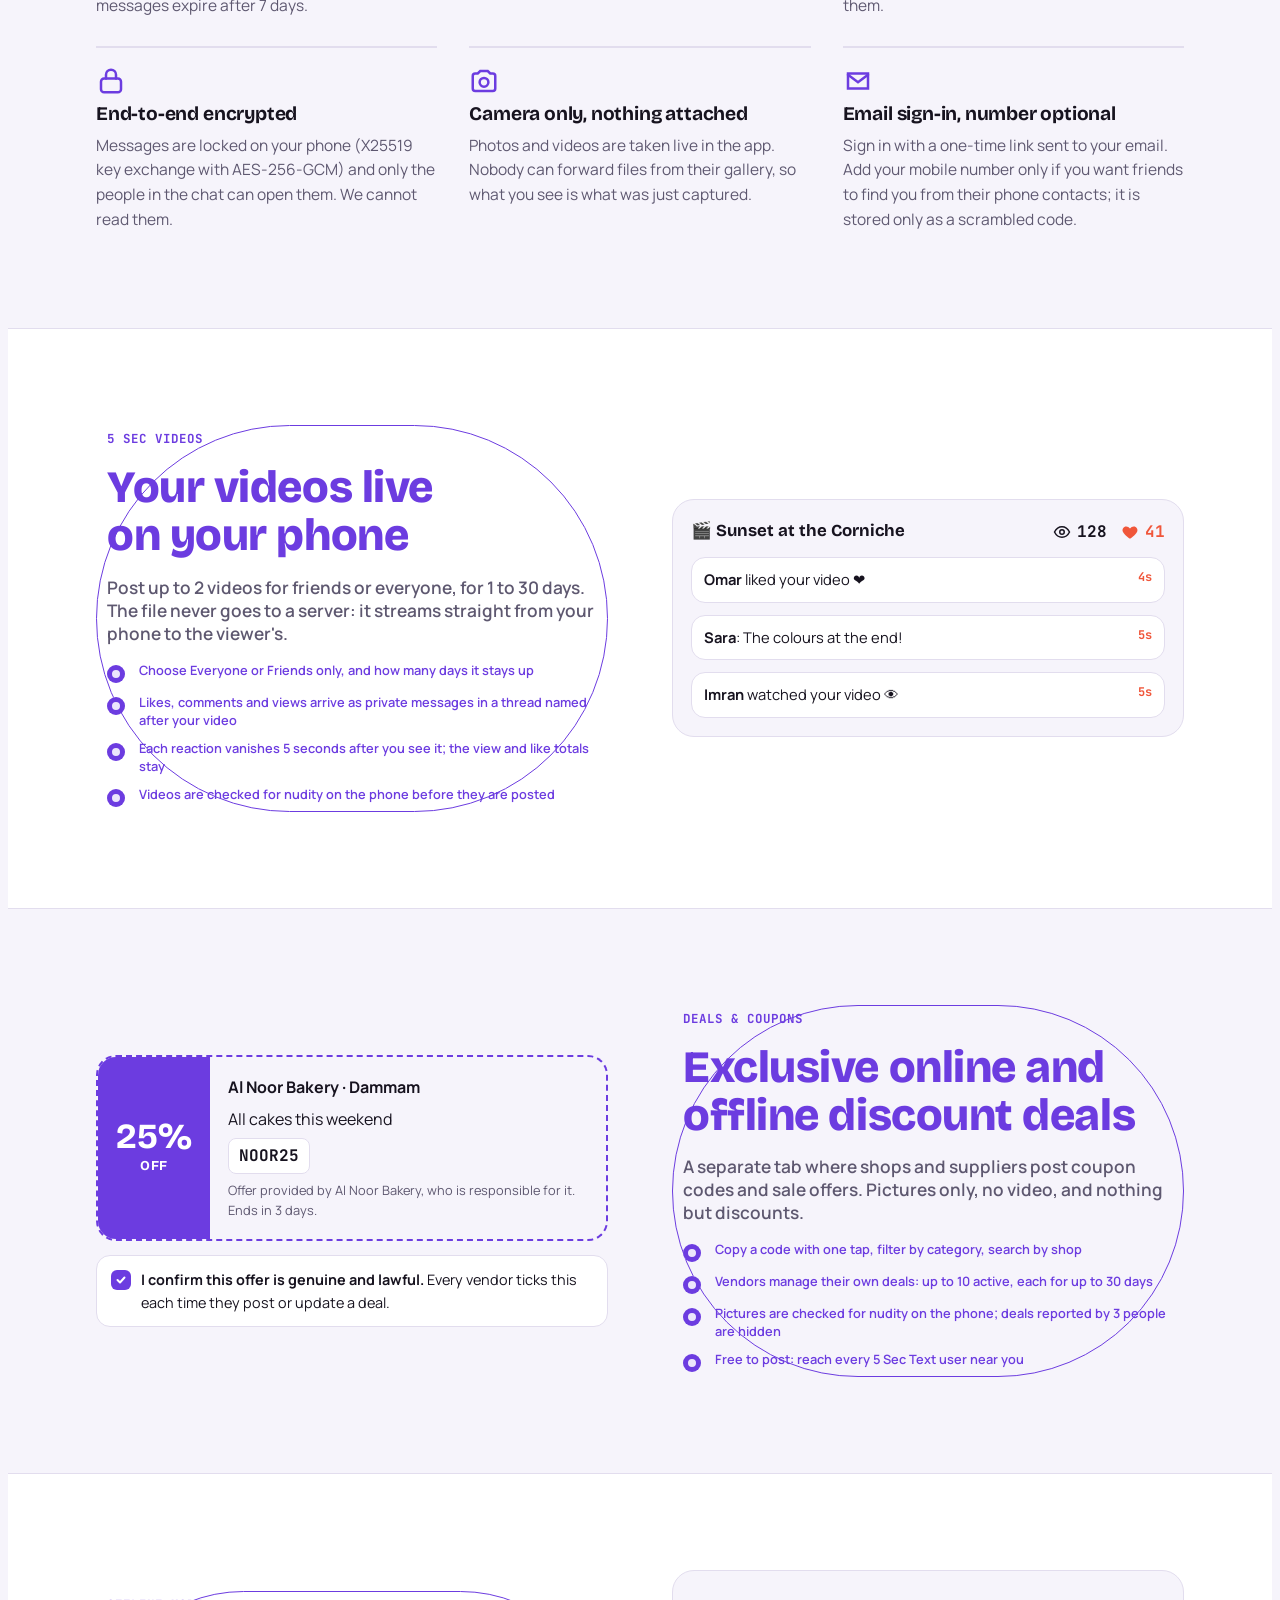
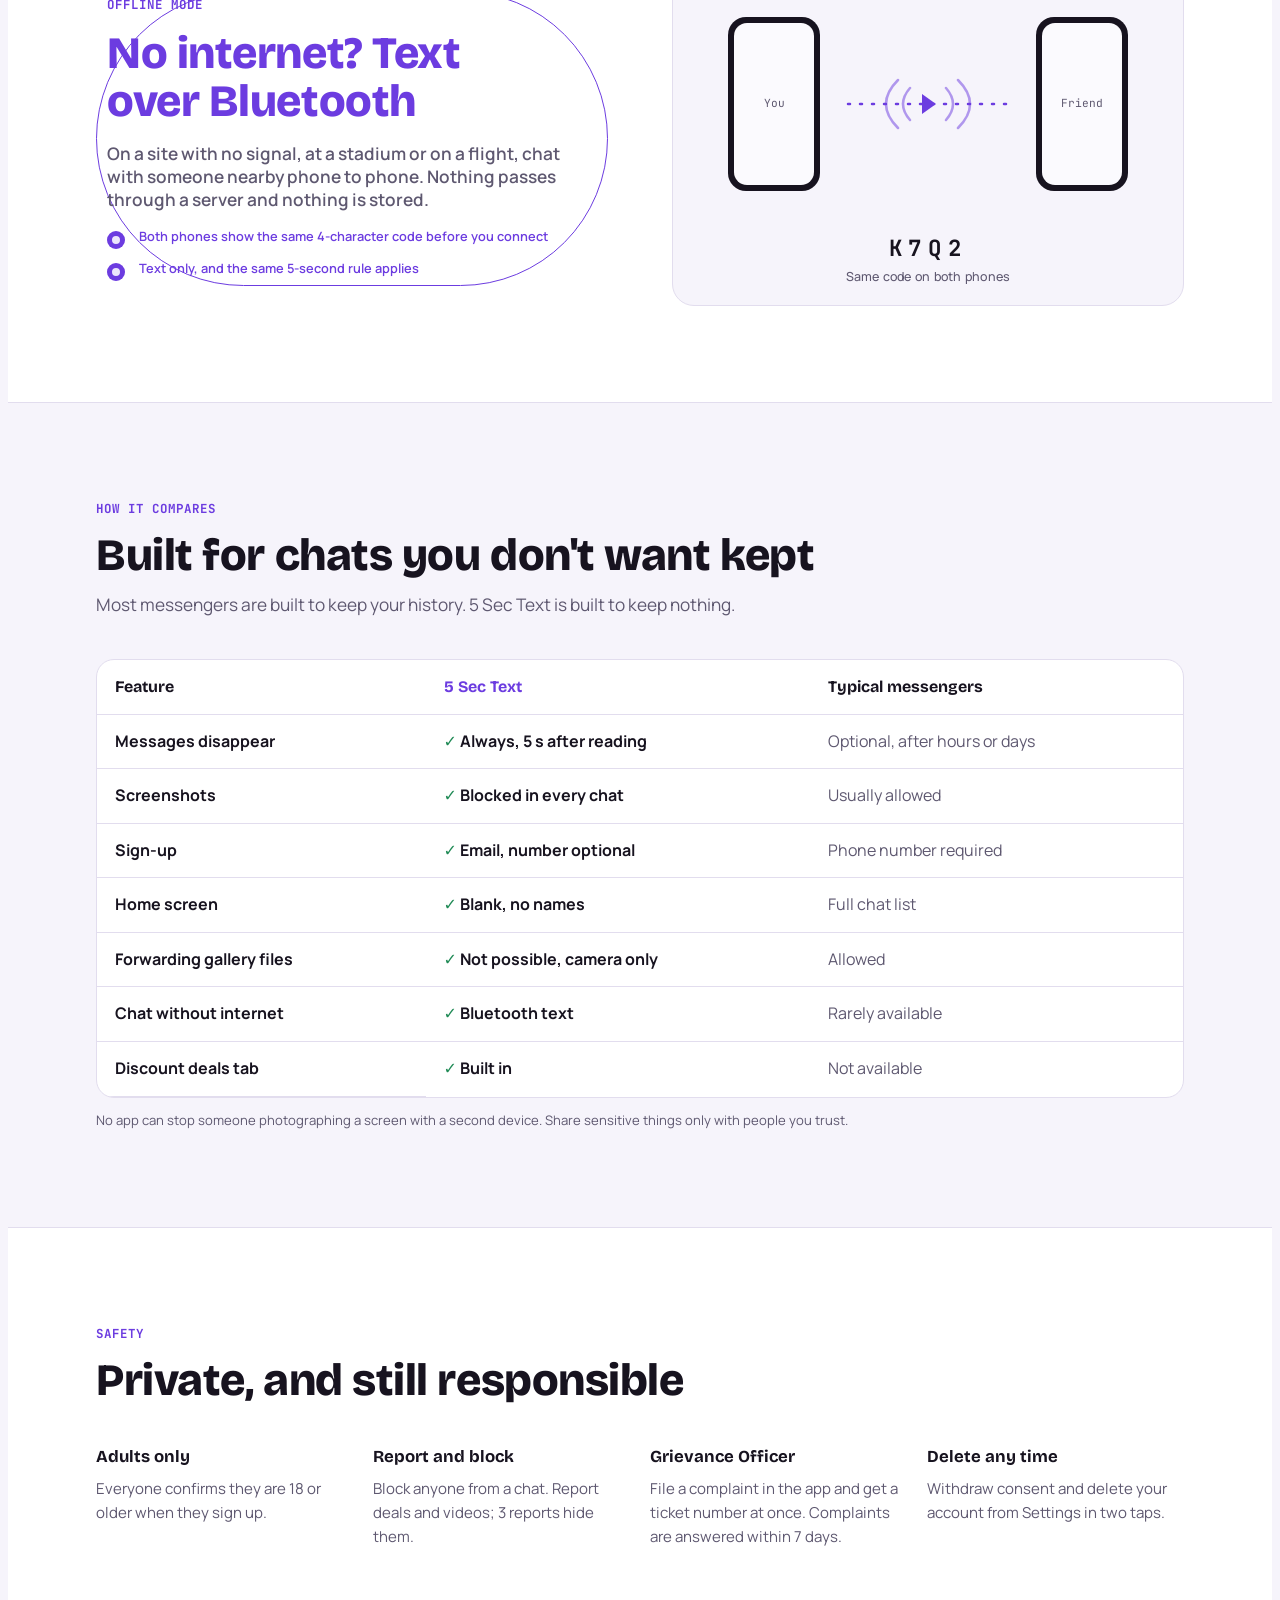
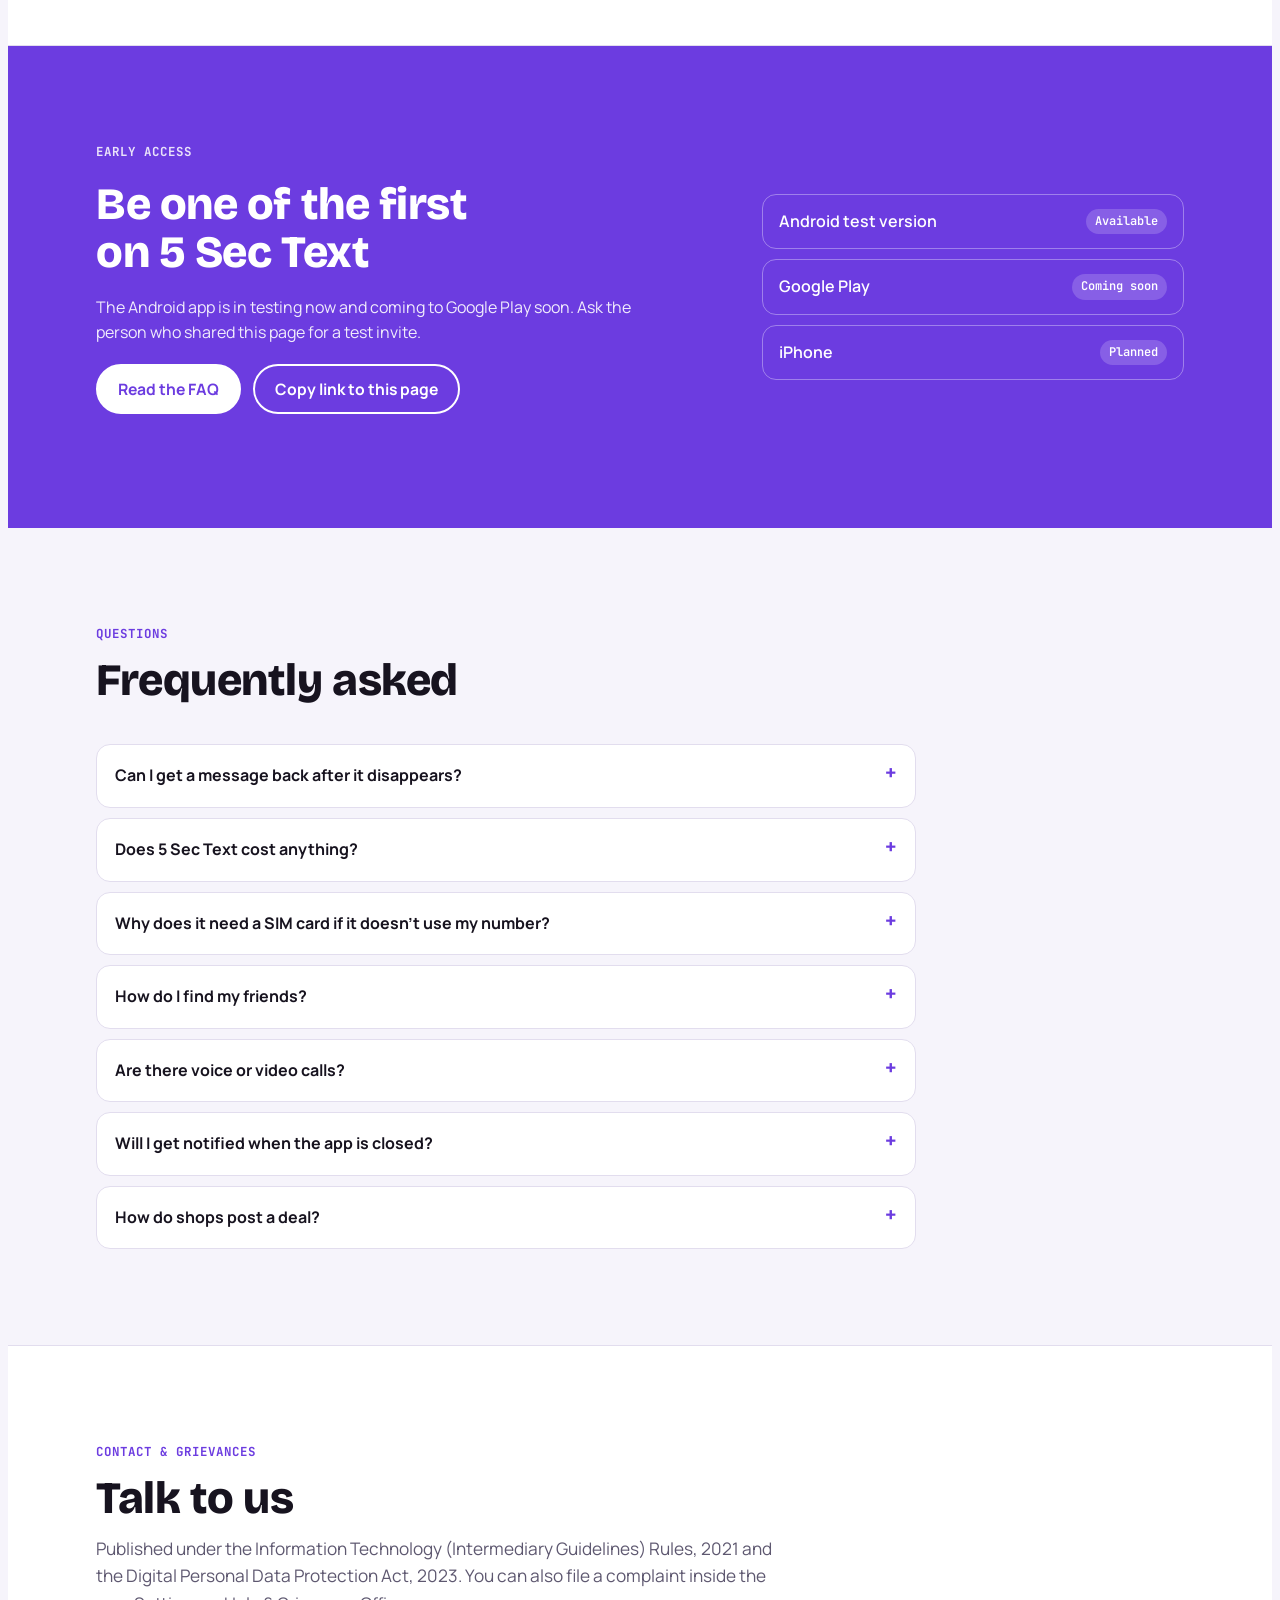
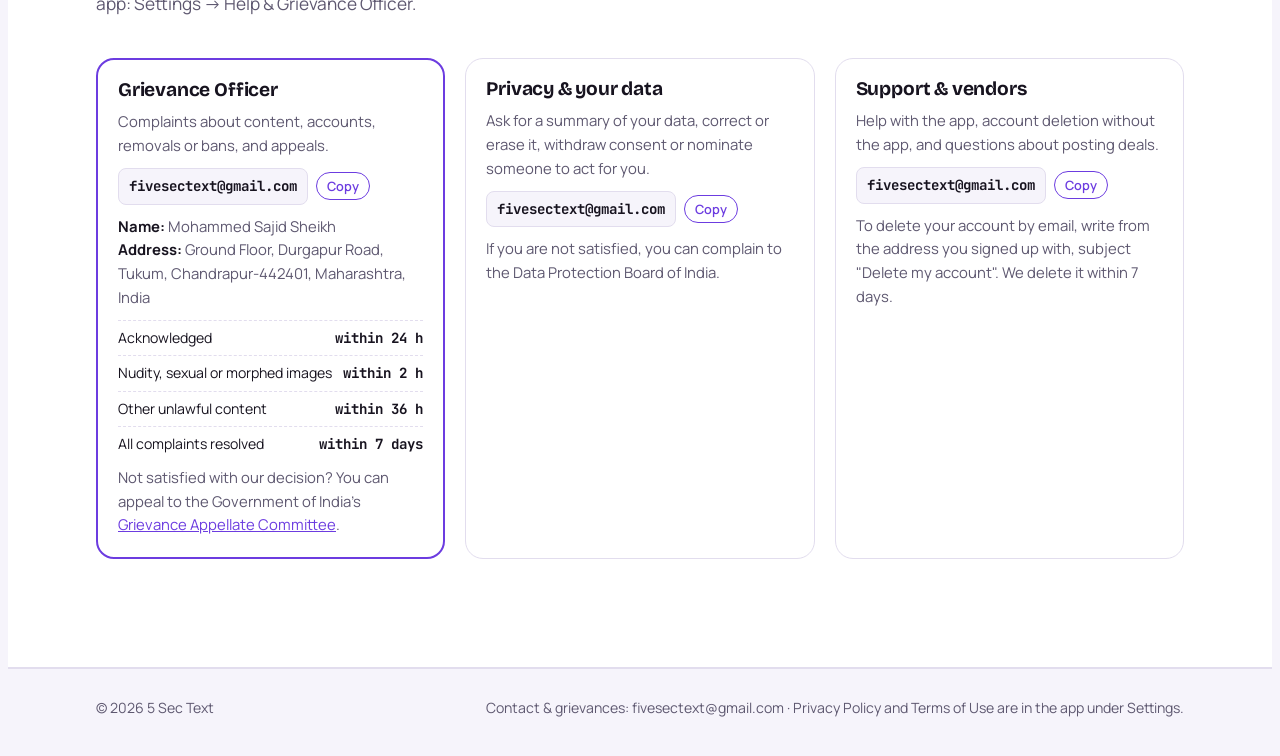
==== commit 7780657a: "Add files via upload" ====
--- a/index.html
+++ b/index.html
@@ -524,8 +524,8 @@
         <div class="contact main">
           <h3>Grievance Officer</h3>
           <p>Complaints about content, accounts, removals or bans, and appeals.</p>
-          <div class="mail"><code>fivesectext.grievance@gmail.com</code><button class="copy" type="button" data-copy="fivesectext.grievance@gmail.com">Copy</button></div>
-          <p><b style="color:var(--ink)">Name:</b> <span class="tbd">To be added</span><br><b style="color:var(--ink)">Address:</b> <span class="tbd">To be added</span></p>
+          <div class="mail"><code>fivesectext@gmail.com</code><button class="copy" type="button" data-copy="fivesectext@gmail.com">Copy</button></div>
+          <p><b style="color:var(--ink)">Name:</b> Mohammed Sajid Sheikh<br><b style="color:var(--ink)">Address:</b> Ground Floor, Durgapur Road, Tukum, Chandrapur-442401, Maharashtra, India</p>
           <ul class="timeline">
             <li><span>Acknowledged</span><b>within 24 h</b></li>
             <li><span>Nudity, sexual or morphed images</span><b>within 2 h</b></li>
@@ -537,13 +537,13 @@
         <div class="contact">
           <h3>Privacy &amp; your data</h3>
           <p>Ask for a summary of your data, correct or erase it, withdraw consent or nominate someone to act for you.</p>
-          <div class="mail"><code>fivesectext.privacy@gmail.com</code><button class="copy" type="button" data-copy="fivesectext.privacy@gmail.com">Copy</button></div>
+          <div class="mail"><code>fivesectext@gmail.com</code><button class="copy" type="button" data-copy="fivesectext@gmail.com">Copy</button></div>
           <p>If you are not satisfied, you can complain to the Data Protection Board of India.</p>
         </div>
         <div class="contact">
           <h3>Support &amp; vendors</h3>
           <p>Help with the app, account deletion without the app, and questions about posting deals.</p>
-          <div class="mail"><code>fivesectext.support@gmail.com</code><button class="copy" type="button" data-copy="fivesectext.support@gmail.com">Copy</button></div>
+          <div class="mail"><code>fivesectext@gmail.com</code><button class="copy" type="button" data-copy="fivesectext@gmail.com">Copy</button></div>
           <p>To delete your account by email, write from the address you signed up with, subject "Delete my account". We delete it within 7 days.</p>
         </div>
       </div>
@@ -555,7 +555,7 @@
 <footer>
   <div class="wrap">
     <span>© 2026 5 Sec Text</span>
-    <span>Grievances: fivesectext.grievance@gmail.com · Support: fivesectext.support@gmail.com · Privacy Policy and Terms of Use are in the app under Settings.</span>
+    <span>Contact &amp; grievances: fivesectext@gmail.com · Privacy Policy and Terms of Use are in the app under Settings.</span>
   </div>
 </footer>
 
